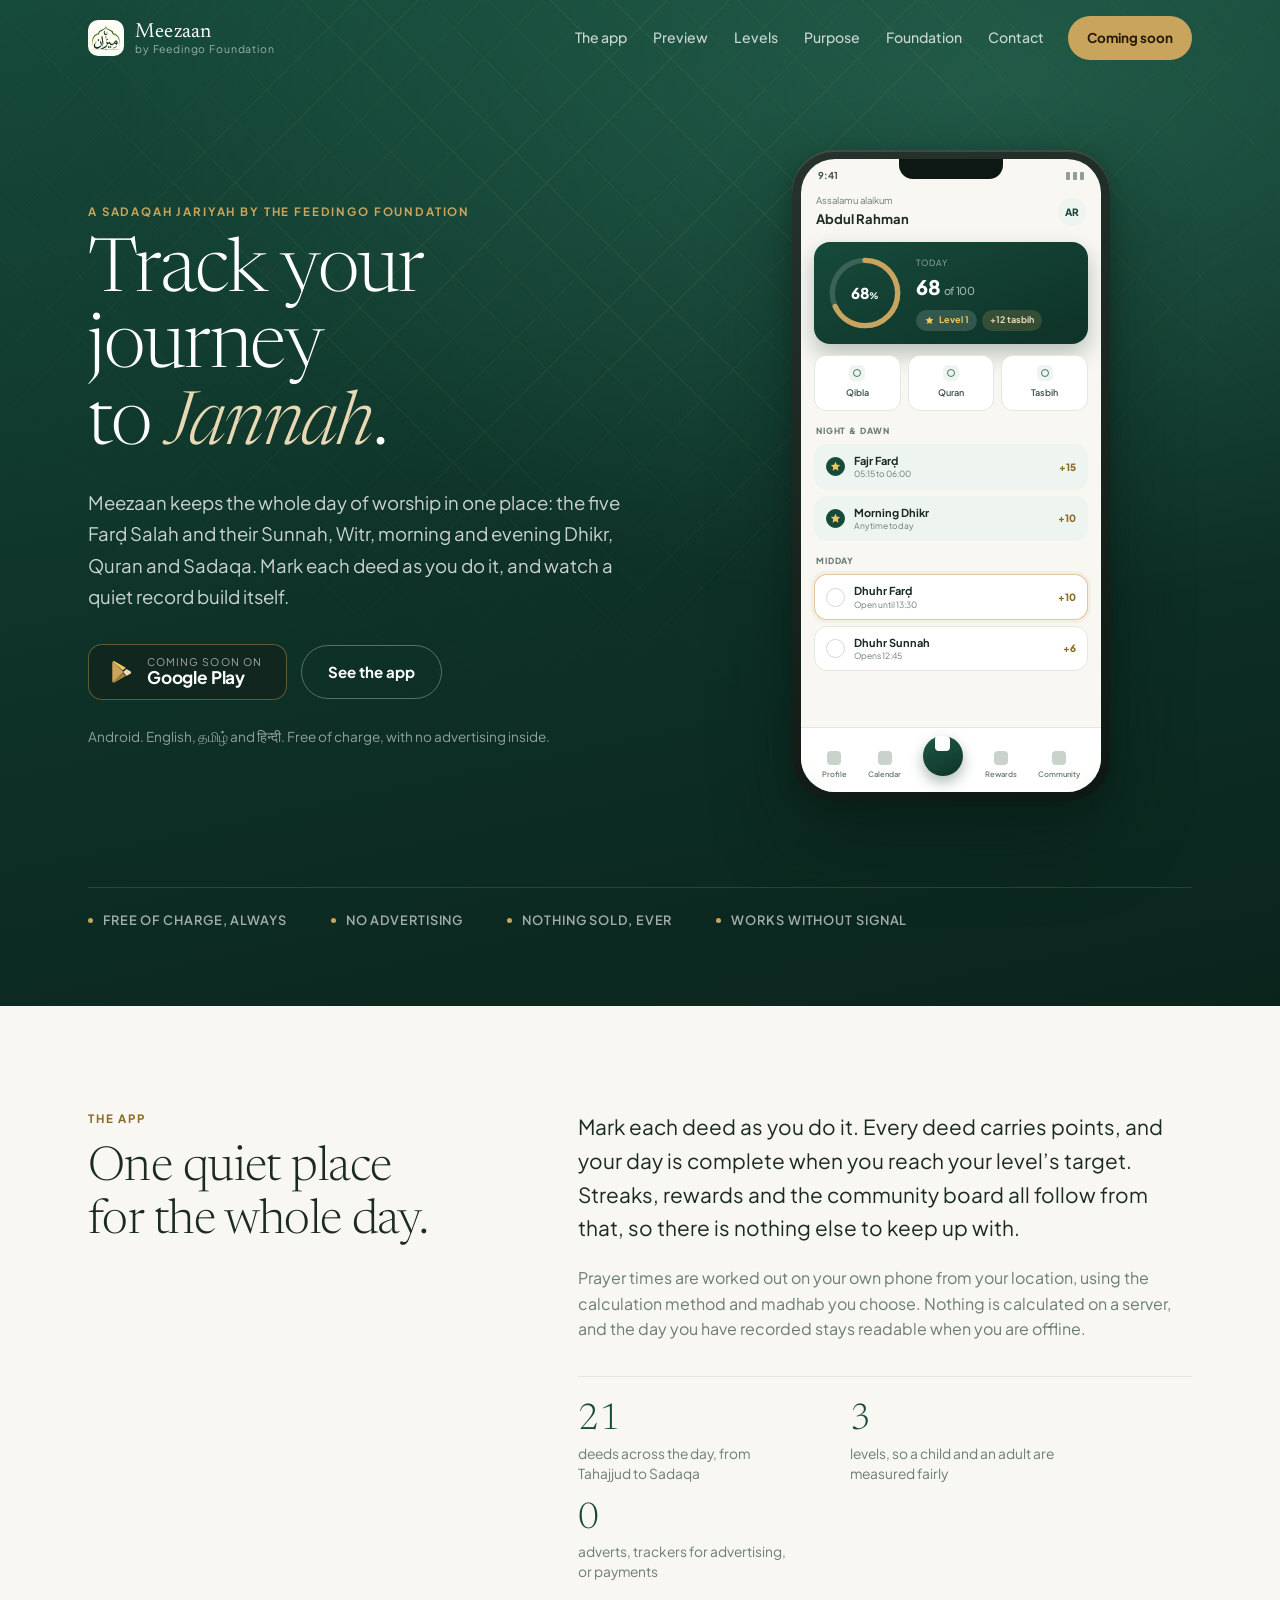
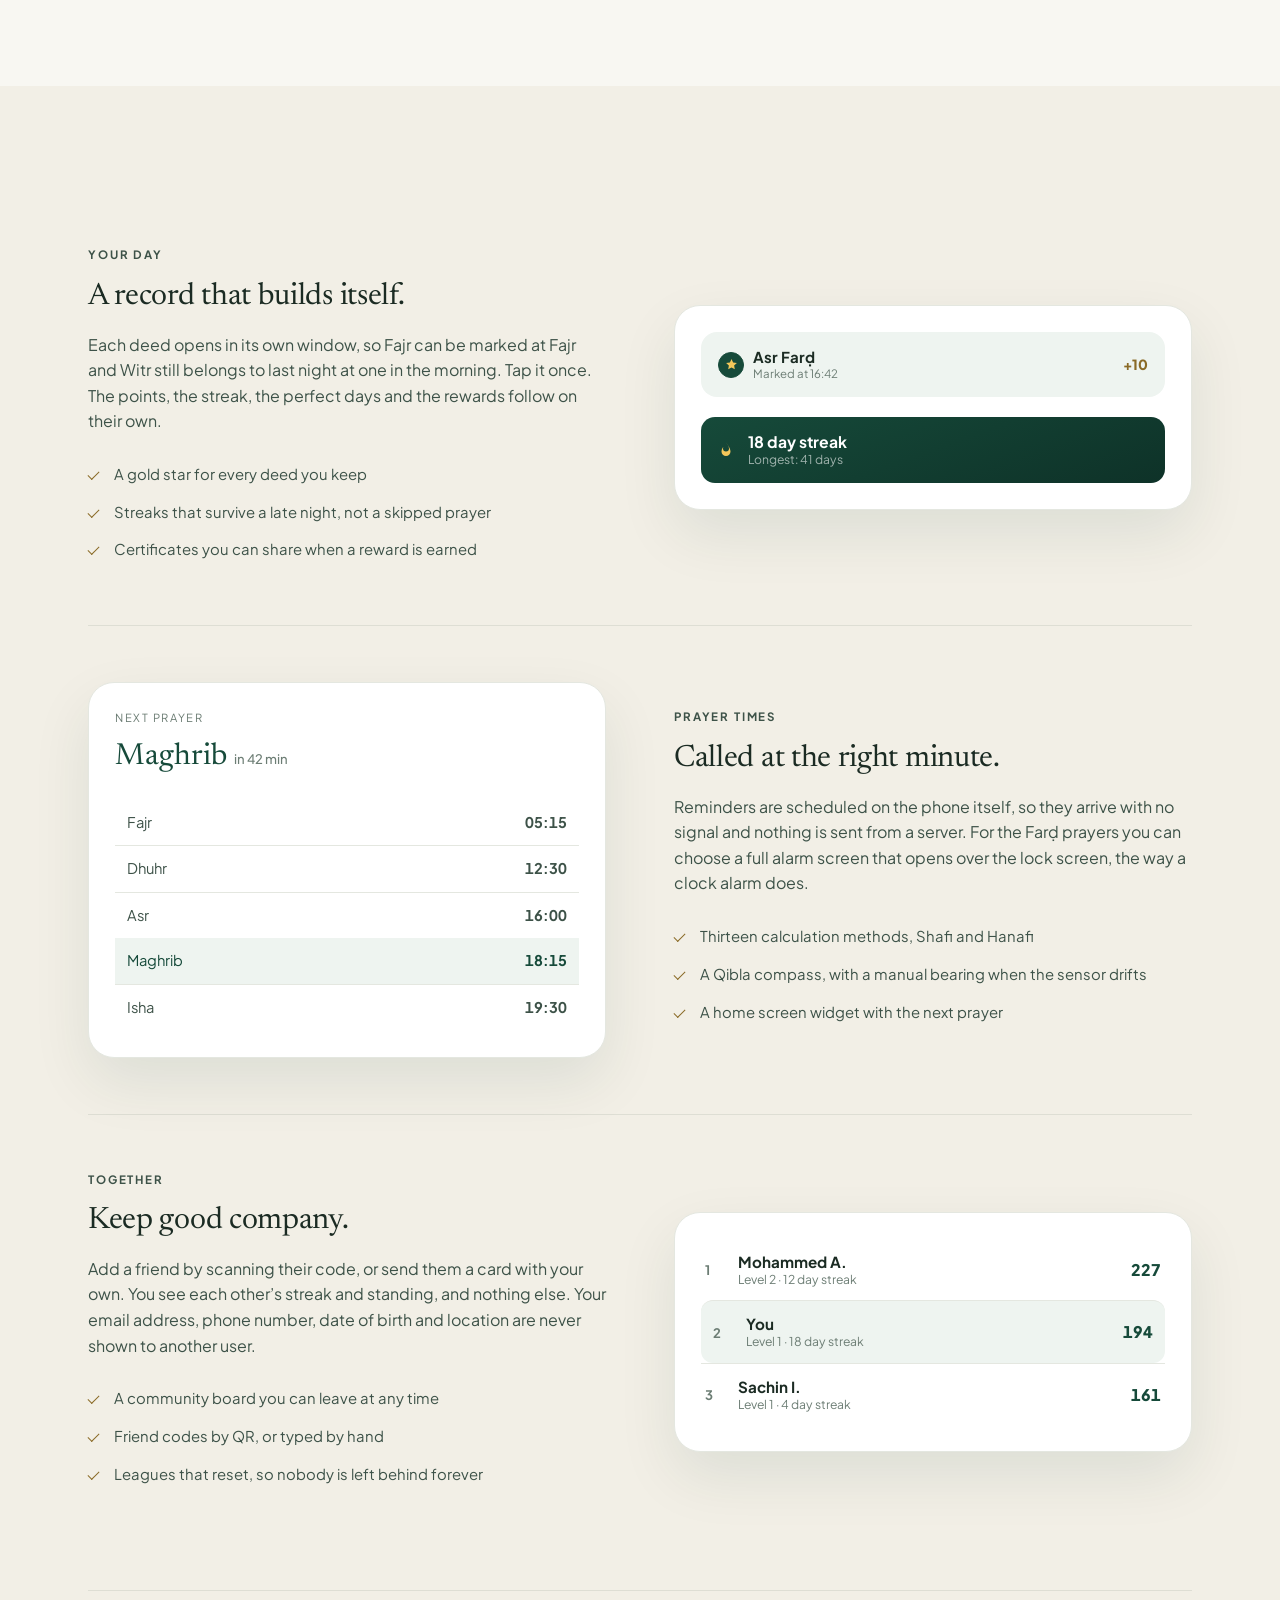
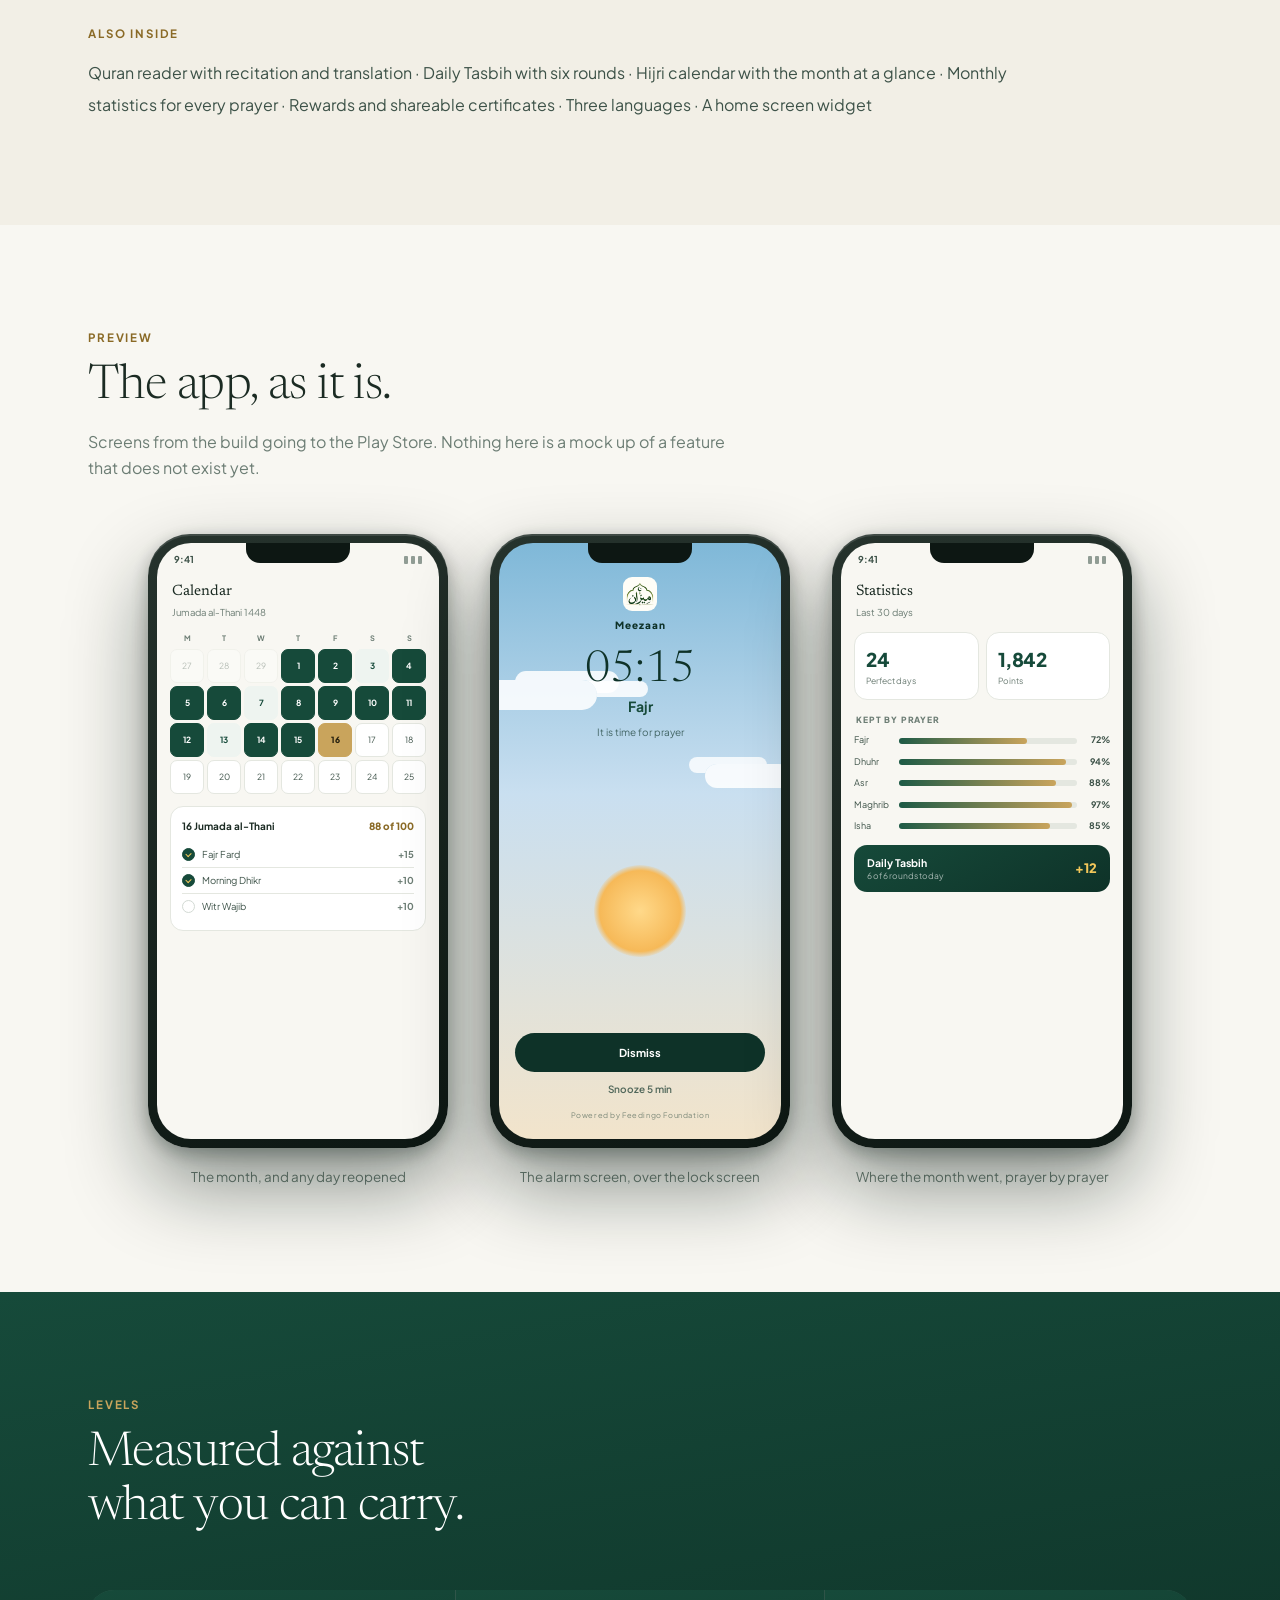
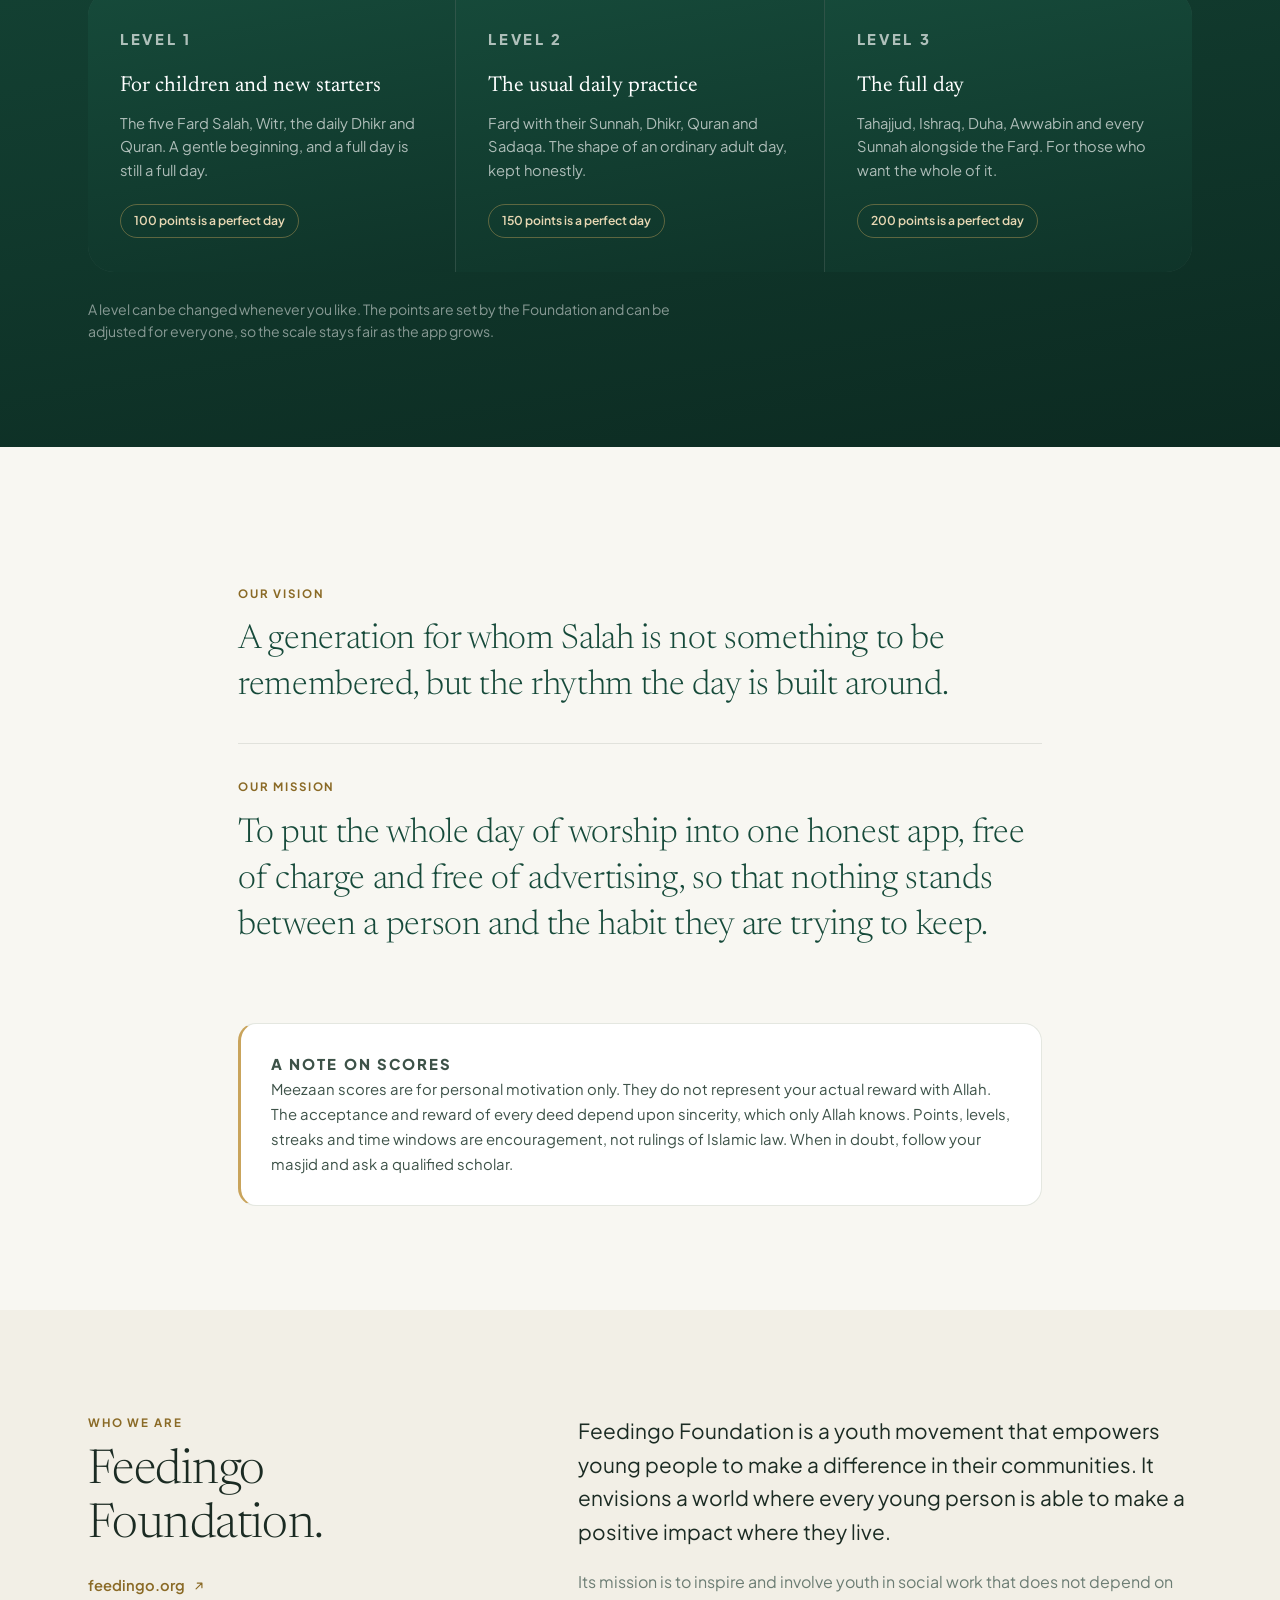
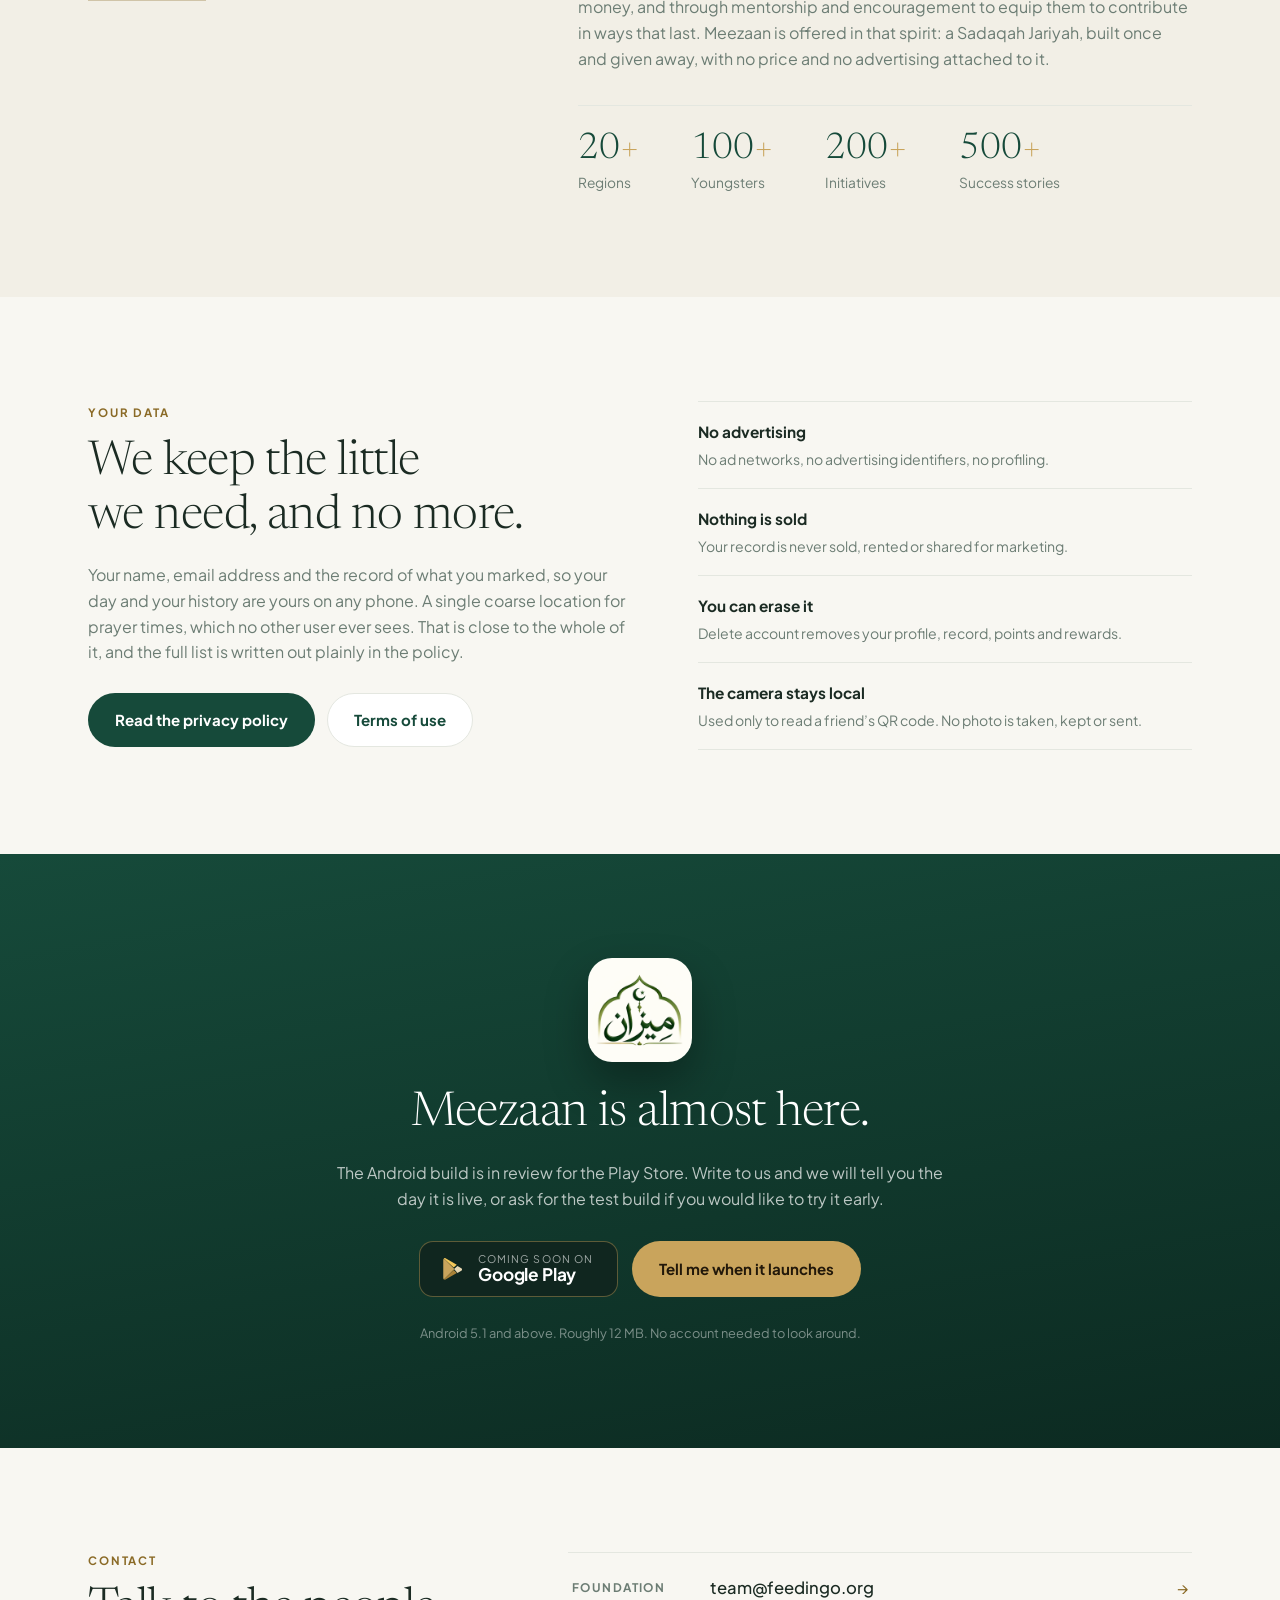
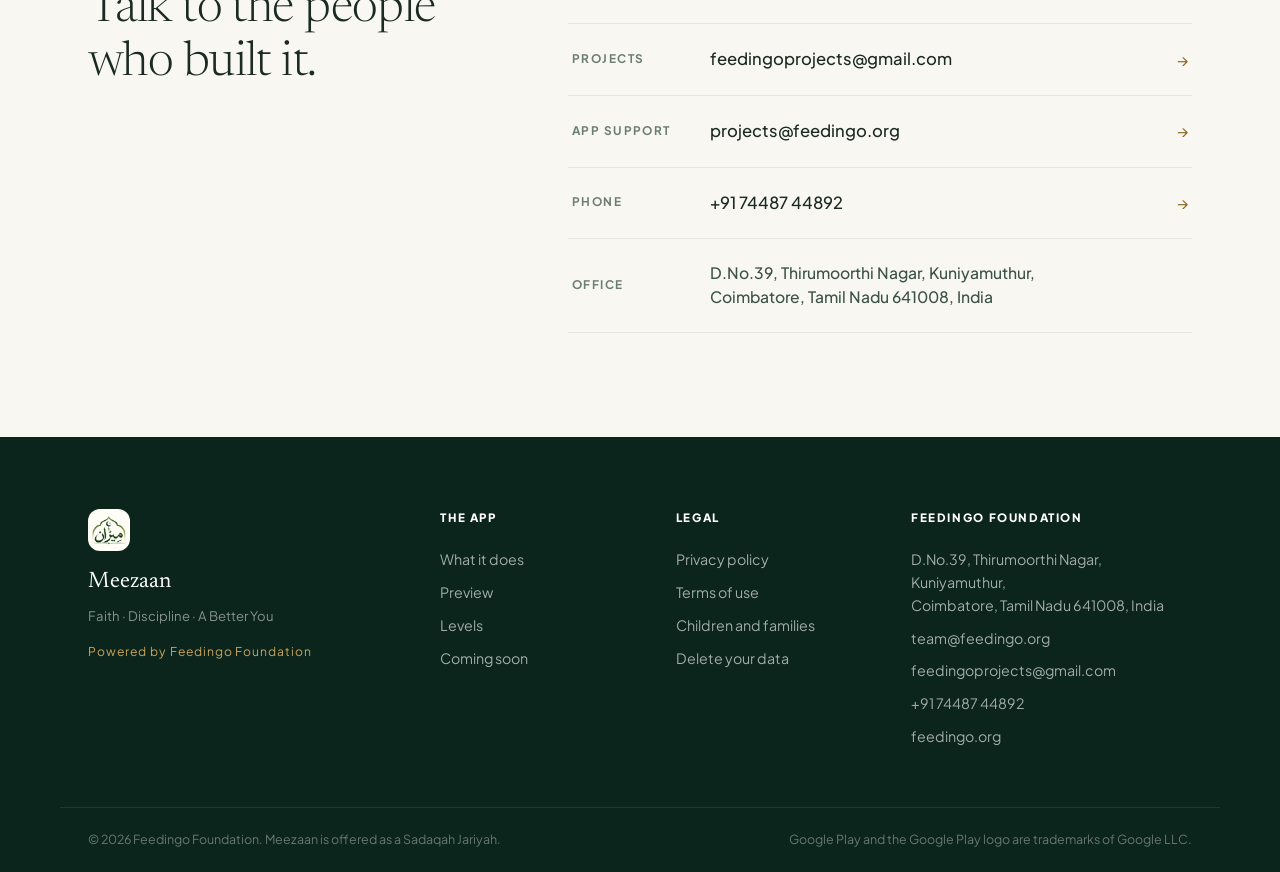
==== index.html @ cbcb27dd "Updates" ====
<!doctype html>
<html lang="en">
<head>
<meta charset="utf-8" />
<meta name="viewport" content="width=device-width, initial-scale=1" />
<title>Meezaan · Track your journey to Jannah</title>
<meta name="description" content="Meezaan keeps your daily worship in one place: the Farḍ Salah and their Sunnah, Witr, morning and evening Dhikr, Quran and Sadaqa. Free, without advertising, offered as a Sadaqah Jariyah by the Feedingo Foundation." />
<link rel="icon" href="assets/favicon.png" type="image/png" />
<link rel="apple-touch-icon" href="assets/app-icon.png" />
<meta property="og:title" content="Meezaan · Track your journey to Jannah" />
<meta property="og:description" content="One quiet place for the whole day of worship. Free, without advertising, by the Feedingo Foundation." />
<meta property="og:type" content="website" />
<meta property="og:image" content="assets/app-icon.png" />
<meta name="theme-color" content="#0e3228" />
<link rel="preconnect" href="https://fonts.googleapis.com" />
<link rel="preconnect" href="https://fonts.gstatic.com" crossorigin />
<link href="https://fonts.googleapis.com/css2?family=Newsreader:ital,opsz,wght@0,6..72,300;0,6..72,400;0,6..72,500;1,6..72,300;1,6..72,400&family=Plus+Jakarta+Sans:wght@400;500;600;700;800&display=swap" rel="stylesheet" />
<link rel="stylesheet" href="assets/styles.css" />
</head>
<body>

<a class="skip" href="#main">Skip to content</a>

<header class="nav" id="nav">
  <div class="shell nav__inner">
    <a class="brand" href="index.html" aria-label="Meezaan, home">
      <img src="assets/logo.png" alt="" width="36" height="36" />
      <span class="brand__text">
        <strong>Meezaan</strong>
        <small>by Feedingo Foundation</small>
      </span>
    </a>

    <nav class="nav__links" aria-label="Sections">
      <a href="#app">The app</a>
      <a href="#preview">Preview</a>
      <a href="#levels">Levels</a>
      <a href="#purpose">Purpose</a>
      <a href="#foundation">Foundation</a>
      <a href="#contact">Contact</a>
    </nav>

    <a class="btn btn--sm btn--gold" href="#get">Coming soon</a>

    <button class="nav__burger" type="button" aria-label="Menu" aria-expanded="false" aria-controls="drawer">
      <span></span><span></span>
    </button>
  </div>
  <div class="nav__drawer" id="drawer" hidden>
    <a href="#app">The app</a>
    <a href="#preview">Preview</a>
    <a href="#levels">Levels</a>
    <a href="#purpose">Purpose</a>
    <a href="#foundation">Foundation</a>
    <a href="#contact">Contact</a>
    <a href="privacy.html">Privacy policy</a>
    <a href="terms.html">Terms of use</a>
  </div>
</header>

<main id="main">

  <!-- ─────────────────────────── Hero ─────────────────────────── -->
  <section class="hero">
    <div class="hero__veil" aria-hidden="true"></div>
    <div class="shell hero__inner">
      <div class="hero__copy reveal">
        <p class="eyebrow eyebrow--light">A Sadaqah Jariyah by the Feedingo Foundation</p>
        <h1 class="display">Track your journey<br />to <em>Jannah</em>.</h1>
        <p class="lede">
          Meezaan keeps the whole day of worship in one place: the five Farḍ Salah and their
          Sunnah, Witr, morning and evening Dhikr, Quran and Sadaqa. Mark each deed as you do
          it, and watch a quiet record build itself.
        </p>

        <div class="hero__cta">
          <a class="store" href="#get">
            <svg viewBox="0 0 24 24" width="26" height="26" aria-hidden="true">
              <path d="M3.6 2.2 13.3 12 3.6 21.8A1.9 1.9 0 0 1 3 20.4V3.6c0-.5.2-1 .6-1.4Z" fill="#c9a45c"/>
              <path d="m16.1 9.2 3.6 2.1c.9.5.9 1.9 0 2.4l-3.6 2.1L13 12l3.1-2.8Z" fill="#e8d8b4"/>
              <path d="M3.6 2.2c.4-.4 1-.5 1.5-.2l10.4 6-2.9 2.6L3.6 2.2Z" fill="#f3c75a"/>
              <path d="M3.6 21.8 12.6 13l2.9 2.6-10.4 6a1.2 1.2 0 0 1-1.5-.2Z" fill="#a98238"/>
            </svg>
            <span>
              <small>Coming soon on</small>
              <strong>Google Play</strong>
            </span>
          </a>
          <a class="btn btn--ghost" href="#preview">See the app</a>
        </div>

        <p class="hero__note">
          Android. English, தமிழ் and हिन्दी. Free of charge, with no advertising inside.
        </p>
      </div>

      <div class="hero__device reveal" data-delay="1">
        <div class="phone phone--hero">
          <div class="phone__frame">
            <span class="phone__notch" aria-hidden="true"></span>
            <div class="screen screen--home">

              <div class="screen__status" aria-hidden="true">
                <span>9:41</span>
                <span class="screen__statusicons"><i></i><i></i><i></i></span>
              </div>

              <div class="screen__head">
                <div>
                  <p class="screen__hello">Assalamu alaikum</p>
                  <p class="screen__name">Abdul Rahman</p>
                </div>
                <span class="screen__avatar">AR</span>
              </div>

              <div class="scorecard">
                <div class="ring" role="img" aria-label="68 percent of today complete">
                  <svg viewBox="0 0 100 100" width="76" height="76" aria-hidden="true">
                    <circle cx="50" cy="50" r="43" class="ring__track" />
                    <circle cx="50" cy="50" r="43" class="ring__value" />
                  </svg>
                  <span class="ring__num">68<small>%</small></span>
                </div>
                <div class="scorecard__body">
                  <p class="scorecard__label">Today</p>
                  <p class="scorecard__total">68 <span>of 100</span></p>
                  <span class="chips">
                    <span class="chip chip--level">
                      <svg viewBox="0 0 24 24" width="11" height="11" aria-hidden="true"><path d="m12 3 2.6 5.6 6 .8-4.4 4.2 1.1 6.1L12 16.8 6.7 19.7l1.1-6.1L3.4 9.4l6-.8L12 3Z" fill="currentColor"/></svg>
                      Level 1
                    </span>
                    <span class="chip chip--bonus">+12 tasbih</span>
                  </span>
                </div>
              </div>

              <div class="tools" aria-hidden="true">
                <span class="tool"><i class="i-compass"></i>Qibla</span>
                <span class="tool"><i class="i-book"></i>Quran</span>
                <span class="tool"><i class="i-beads"></i>Tasbih</span>
              </div>

              <p class="screen__section">Night &amp; dawn</p>
              <div class="deed deed--done">
                <span class="deed__check" aria-hidden="true">
                  <svg viewBox="0 0 24 24" width="13" height="13"><path d="m12 3 2.6 5.6 6 .8-4.4 4.2 1.1 6.1L12 16.8 6.7 19.7l1.1-6.1L3.4 9.4l6-.8L12 3Z" fill="currentColor"/></svg>
                </span>
                <span class="deed__body"><b>Fajr Farḍ</b><small>05:15 to 06:00</small></span>
                <span class="deed__pts">+15</span>
              </div>
              <div class="deed deed--done">
                <span class="deed__check" aria-hidden="true">
                  <svg viewBox="0 0 24 24" width="13" height="13"><path d="m12 3 2.6 5.6 6 .8-4.4 4.2 1.1 6.1L12 16.8 6.7 19.7l1.1-6.1L3.4 9.4l6-.8L12 3Z" fill="currentColor"/></svg>
                </span>
                <span class="deed__body"><b>Morning Dhikr</b><small>Anytime today</small></span>
                <span class="deed__pts">+10</span>
              </div>

              <p class="screen__section">Midday</p>
              <div class="deed deed--open">
                <span class="deed__check" aria-hidden="true"></span>
                <span class="deed__body"><b>Dhuhr Farḍ</b><small>Open until 13:30</small></span>
                <span class="deed__pts">+10</span>
              </div>
              <div class="deed">
                <span class="deed__check" aria-hidden="true"></span>
                <span class="deed__body"><b>Dhuhr Sunnah</b><small>Opens 12:45</small></span>
                <span class="deed__pts">+6</span>
              </div>

              <div class="tabbar" aria-hidden="true">
                <span><i class="i-user"></i>Profile</span>
                <span><i class="i-cal"></i>Calendar</span>
                <span class="tabbar__home"><i class="i-home"></i></span>
                <span><i class="i-medal"></i>Rewards</span>
                <span><i class="i-users"></i>Community</span>
              </div>

            </div>
          </div>
        </div>
      </div>
    </div>

    <div class="shell">
      <ul class="pledge reveal">
        <li>Free of charge, always</li>
        <li>No advertising</li>
        <li>Nothing sold, ever</li>
        <li>Works without signal</li>
      </ul>
    </div>
  </section>

  <!-- ─────────────────────────── What it is ─────────────────────────── -->
  <section class="section" id="app">
    <div class="shell split">
      <div class="split__aside reveal">
        <p class="eyebrow">The app</p>
        <h2 class="h2">One quiet place<br />for the whole day.</h2>
      </div>
      <div class="split__main reveal" data-delay="1">
        <p class="big">
          Mark each deed as you do it. Every deed carries points, and your day is complete when
          you reach your level’s target. Streaks, rewards and the community board all follow
          from that, so there is nothing else to keep up with.
        </p>
        <p class="muted">
          Prayer times are worked out on your own phone from your location, using the
          calculation method and madhab you choose. Nothing is calculated on a server, and the
          day you have recorded stays readable when you are offline.
        </p>
        <dl class="facts">
          <div><dt>21</dt><dd>deeds across the day, from Tahajjud to Sadaqa</dd></div>
          <div><dt>3</dt><dd>levels, so a child and an adult are measured fairly</dd></div>
          <div><dt>0</dt><dd>adverts, trackers for advertising, or payments</dd></div>
        </dl>
      </div>
    </div>
  </section>

  <!-- ─────────────────────────── Features ─────────────────────────── -->
  <section class="section section--tint" id="features">
    <div class="shell">

      <article class="feature reveal">
        <div class="feature__text">
          <p class="eyebrow">Your day</p>
          <h3 class="h3">A record that builds itself.</h3>
          <p>
            Each deed opens in its own window, so Fajr can be marked at Fajr and Witr still
            belongs to last night at one in the morning. Tap it once. The points, the streak,
            the perfect days and the rewards follow on their own.
          </p>
          <ul class="ticks">
            <li>A gold star for every deed you keep</li>
            <li>Streaks that survive a late night, not a skipped prayer</li>
            <li>Certificates you can share when a reward is earned</li>
          </ul>
        </div>
        <div class="feature__art">
          <div class="slab slab--deed">
            <div class="deed deed--done deed--lg">
              <span class="deed__check"><svg viewBox="0 0 24 24" width="15" height="15"><path d="m12 3 2.6 5.6 6 .8-4.4 4.2 1.1 6.1L12 16.8 6.7 19.7l1.1-6.1L3.4 9.4l6-.8L12 3Z" fill="currentColor"/></svg></span>
              <span class="deed__body"><b>Asr Farḍ</b><small>Marked at 16:42</small></span>
              <span class="deed__pts">+10</span>
            </div>
            <div class="streak">
              <span class="streak__flame" aria-hidden="true">
                <svg viewBox="0 0 24 24" width="18" height="18"><path d="M12 2s4 4.2 4 8a4 4 0 0 1-8 0c0-1 .4-2 .4-2S6 10.6 6 14a6 6 0 0 0 12 0c0-5-6-12-6-12Z" fill="currentColor"/></svg>
              </span>
              <span><b>18 day streak</b><small>Longest: 41 days</small></span>
            </div>
          </div>
        </div>
      </article>

      <article class="feature feature--flip reveal">
        <div class="feature__text">
          <p class="eyebrow">Prayer times</p>
          <h3 class="h3">Called at the right minute.</h3>
          <p>
            Reminders are scheduled on the phone itself, so they arrive with no signal and
            nothing is sent from a server. For the Farḍ prayers you can choose a full alarm
            screen that opens over the lock screen, the way a clock alarm does.
          </p>
          <ul class="ticks">
            <li>Thirteen calculation methods, Shafi and Hanafi</li>
            <li>A Qibla compass, with a manual bearing when the sensor drifts</li>
            <li>A home screen widget with the next prayer</li>
          </ul>
        </div>
        <div class="feature__art">
          <div class="slab slab--times">
            <p class="slab__eyebrow">Next prayer</p>
            <p class="slab__big">Maghrib <span>in 42 min</span></p>
            <ul class="times">
              <li><span>Fajr</span><b>05:15</b></li>
              <li><span>Dhuhr</span><b>12:30</b></li>
              <li><span>Asr</span><b>16:00</b></li>
              <li class="is-next"><span>Maghrib</span><b>18:15</b></li>
              <li><span>Isha</span><b>19:30</b></li>
            </ul>
          </div>
        </div>
      </article>

      <article class="feature reveal">
        <div class="feature__text">
          <p class="eyebrow">Together</p>
          <h3 class="h3">Keep good company.</h3>
          <p>
            Add a friend by scanning their code, or send them a card with your own. You see
            each other’s streak and standing, and nothing else. Your email address, phone
            number, date of birth and location are never shown to another user.
          </p>
          <ul class="ticks">
            <li>A community board you can leave at any time</li>
            <li>Friend codes by QR, or typed by hand</li>
            <li>Leagues that reset, so nobody is left behind forever</li>
          </ul>
        </div>
        <div class="feature__art">
          <div class="slab slab--board">
            <div class="board__row"><span class="board__pos">1</span><span class="board__who"><b>Mohammed A.</b><small>Level 2 · 12 day streak</small></span><span class="board__pts">227</span></div>
            <div class="board__row board__row--me"><span class="board__pos">2</span><span class="board__who"><b>You</b><small>Level 1 · 18 day streak</small></span><span class="board__pts">194</span></div>
            <div class="board__row"><span class="board__pos">3</span><span class="board__who"><b>Sachin I.</b><small>Level 1 · 4 day streak</small></span><span class="board__pts">161</span></div>
          </div>
        </div>
      </article>

      <div class="also reveal">
        <p class="eyebrow">Also inside</p>
        <p class="also__list">
          Quran reader with recitation and translation · Daily Tasbih with six rounds ·
          Hijri calendar with the month at a glance · Monthly statistics for every prayer ·
          Rewards and shareable certificates · Three languages · A home screen widget
        </p>
      </div>
    </div>
  </section>

  <!-- ─────────────────────────── Preview ─────────────────────────── -->
  <section class="section" id="preview">
    <div class="shell">
      <div class="section__head reveal">
        <p class="eyebrow">Preview</p>
        <h2 class="h2">The app, as it is.</h2>
        <p class="muted section__sub">
          Screens from the build going to the Play Store. Nothing here is a mock up of a
          feature that does not exist yet.
        </p>
      </div>

      <div class="gallery">
        <figure class="gallery__item reveal">
          <div class="phone">
            <div class="phone__frame">
              <span class="phone__notch" aria-hidden="true"></span>
              <div class="screen screen--cal">
                <div class="screen__status" aria-hidden="true"><span>9:41</span><span class="screen__statusicons"><i></i><i></i><i></i></span></div>
                <p class="screen__title">Calendar</p>
                <p class="screen__sub">Jumada al-Thani 1448</p>
                <div class="month" aria-hidden="true">
                  <span class="dow">M</span><span class="dow">T</span><span class="dow">W</span><span class="dow">T</span><span class="dow">F</span><span class="dow">S</span><span class="dow">S</span>
                  <span class="day is-dim">27</span><span class="day is-dim">28</span><span class="day is-dim">29</span><span class="day is-full">1</span><span class="day is-full">2</span><span class="day is-part">3</span><span class="day is-full">4</span>
                  <span class="day is-full">5</span><span class="day is-full">6</span><span class="day is-part">7</span><span class="day is-full">8</span><span class="day is-full">9</span><span class="day is-full">10</span><span class="day is-full">11</span>
                  <span class="day is-full">12</span><span class="day is-part">13</span><span class="day is-full">14</span><span class="day is-full">15</span><span class="day is-today">16</span><span class="day">17</span><span class="day">18</span>
                  <span class="day">19</span><span class="day">20</span><span class="day">21</span><span class="day">22</span><span class="day">23</span><span class="day">24</span><span class="day">25</span>
                </div>
                <div class="review">
                  <p class="review__head"><b>16 Jumada al-Thani</b><span>88 of 100</span></p>
                  <div class="review__row"><i class="ok"></i>Fajr Farḍ<span>+15</span></div>
                  <div class="review__row"><i class="ok"></i>Morning Dhikr<span>+10</span></div>
                  <div class="review__row"><i></i>Witr Wajib<span>+10</span></div>
                </div>
              </div>
            </div>
          </div>
          <figcaption>The month, and any day reopened</figcaption>
        </figure>

        <figure class="gallery__item gallery__item--lift reveal" data-delay="1">
          <div class="phone">
            <div class="phone__frame">
              <span class="phone__notch" aria-hidden="true"></span>
              <div class="screen screen--alarm">
                <div class="sky" aria-hidden="true">
                  <span class="sky__sun"></span>
                  <span class="cloud cloud--a"></span>
                  <span class="cloud cloud--b"></span>
                </div>
                <div class="alarm">
                  <img src="assets/logo.png" alt="" width="34" height="34" />
                  <p class="alarm__brand">Meezaan</p>
                  <p class="alarm__time">05:15</p>
                  <p class="alarm__name">Fajr</p>
                  <p class="alarm__dua">It is time for prayer</p>
                  <span class="alarm__btn">Dismiss</span>
                  <span class="alarm__snooze">Snooze 5 min</span>
                  <p class="alarm__foot">Powered by Feedingo Foundation</p>
                </div>
              </div>
            </div>
          </div>
          <figcaption>The alarm screen, over the lock screen</figcaption>
        </figure>

        <figure class="gallery__item reveal" data-delay="2">
          <div class="phone">
            <div class="phone__frame">
              <span class="phone__notch" aria-hidden="true"></span>
              <div class="screen screen--stats">
                <div class="screen__status" aria-hidden="true"><span>9:41</span><span class="screen__statusicons"><i></i><i></i><i></i></span></div>
                <p class="screen__title">Statistics</p>
                <p class="screen__sub">Last 30 days</p>
                <div class="stat-row">
                  <div class="stat"><b>24</b><small>Perfect days</small></div>
                  <div class="stat"><b>1,842</b><small>Points</small></div>
                </div>
                <p class="screen__section">Kept by prayer</p>
                <div class="bars" aria-hidden="true">
                  <div class="bar"><span>Fajr</span><i style="--w:72%"></i><b>72%</b></div>
                  <div class="bar"><span>Dhuhr</span><i style="--w:94%"></i><b>94%</b></div>
                  <div class="bar"><span>Asr</span><i style="--w:88%"></i><b>88%</b></div>
                  <div class="bar"><span>Maghrib</span><i style="--w:97%"></i><b>97%</b></div>
                  <div class="bar"><span>Isha</span><i style="--w:85%"></i><b>85%</b></div>
                </div>
                <div class="tasbih-mini">
                  <p><b>Daily Tasbih</b><small>6 of 6 rounds today</small></p>
                  <span>+12</span>
                </div>
              </div>
            </div>
          </div>
          <figcaption>Where the month went, prayer by prayer</figcaption>
        </figure>
      </div>
    </div>
  </section>

  <!-- ─────────────────────────── Levels ─────────────────────────── -->
  <section class="section section--dark" id="levels">
    <div class="shell">
      <div class="section__head reveal">
        <p class="eyebrow eyebrow--light">Levels</p>
        <h2 class="h2 h2--light">Measured against<br />what you can carry.</h2>
      </div>
      <ol class="levels reveal">
        <li>
          <p class="levels__n">Level 1</p>
          <h3>For children and new starters</h3>
          <p>The five Farḍ Salah, Witr, the daily Dhikr and Quran. A gentle beginning, and a full day is still a full day.</p>
          <span class="levels__target">100 points is a perfect day</span>
        </li>
        <li>
          <p class="levels__n">Level 2</p>
          <h3>The usual daily practice</h3>
          <p>Farḍ with their Sunnah, Dhikr, Quran and Sadaqa. The shape of an ordinary adult day, kept honestly.</p>
          <span class="levels__target">150 points is a perfect day</span>
        </li>
        <li>
          <p class="levels__n">Level 3</p>
          <h3>The full day</h3>
          <p>Tahajjud, Ishraq, Duha, Awwabin and every Sunnah alongside the Farḍ. For those who want the whole of it.</p>
          <span class="levels__target">200 points is a perfect day</span>
        </li>
      </ol>
      <p class="levels__note reveal">
        A level can be changed whenever you like. The points are set by the Foundation and can
        be adjusted for everyone, so the scale stays fair as the app grows.
      </p>
    </div>
  </section>

  <!-- ─────────────────────────── Purpose ─────────────────────────── -->
  <section class="section" id="purpose">
    <div class="shell purpose">
      <div class="purpose__block reveal">
        <p class="eyebrow">Our vision</p>
        <p class="quote">
          A generation for whom Salah is not something to be remembered,
          but the rhythm the day is built around.
        </p>
      </div>
      <div class="purpose__block reveal" data-delay="1">
        <p class="eyebrow">Our mission</p>
        <p class="quote">
          To put the whole day of worship into one honest app, free of charge and free of
          advertising, so that nothing stands between a person and the habit they are trying
          to keep.
        </p>
      </div>
      <div class="note reveal">
        <p class="note__title">A note on scores</p>
        <p>
          Meezaan scores are for personal motivation only. They do not represent your actual
          reward with Allah. The acceptance and reward of every deed depend upon sincerity,
          which only Allah knows. Points, levels, streaks and time windows are encouragement,
          not rulings of Islamic law. When in doubt, follow your masjid and ask a qualified
          scholar.
        </p>
      </div>
    </div>
  </section>

  <!-- ─────────────────────────── Foundation ─────────────────────────── -->
  <section class="section section--tint" id="foundation">
    <div class="shell split">
      <div class="split__aside reveal">
        <p class="eyebrow">Who we are</p>
        <h2 class="h2">Feedingo<br />Foundation.</h2>
        <a class="link" href="https://www.feedingo.org/" target="_blank" rel="noopener">
          feedingo.org
          <svg viewBox="0 0 24 24" width="14" height="14" aria-hidden="true"><path d="M7 17 17 7M9 7h8v8" fill="none" stroke="currentColor" stroke-width="2" stroke-linecap="round" stroke-linejoin="round"/></svg>
        </a>
      </div>
      <div class="split__main reveal" data-delay="1">
        <p class="big">
          Feedingo Foundation is a youth movement that empowers young people to make a
          difference in their communities. It envisions a world where every young person is
          able to make a positive impact where they live.
        </p>
        <p class="muted">
          Its mission is to inspire and involve youth in social work that does not depend on
          money, and through mentorship and encouragement to equip them to contribute in ways
          that last. Meezaan is offered in that spirit: a Sadaqah Jariyah, built once and given
          away, with no price and no advertising attached to it.
        </p>
        <dl class="facts facts--four">
          <div><dt>20<span>+</span></dt><dd>Regions</dd></div>
          <div><dt>100<span>+</span></dt><dd>Youngsters</dd></div>
          <div><dt>200<span>+</span></dt><dd>Initiatives</dd></div>
          <div><dt>500<span>+</span></dt><dd>Success stories</dd></div>
        </dl>
      </div>
    </div>
  </section>

  <!-- ─────────────────────────── Privacy promise ─────────────────────────── -->
  <section class="section" id="privacy">
    <div class="shell promise reveal">
      <div class="promise__text">
        <p class="eyebrow">Your data</p>
        <h2 class="h2">We keep the little<br />we need, and no more.</h2>
        <p class="muted">
          Your name, email address and the record of what you marked, so your day and your
          history are yours on any phone. A single coarse location for prayer times, which no
          other user ever sees. That is close to the whole of it, and the full list is written
          out plainly in the policy.
        </p>
        <div class="promise__links">
          <a class="btn btn--dark" href="privacy.html">Read the privacy policy</a>
          <a class="btn btn--ghost btn--ghost-dark" href="terms.html">Terms of use</a>
        </div>
      </div>
      <ul class="promise__list">
        <li><b>No advertising</b><span>No ad networks, no advertising identifiers, no profiling.</span></li>
        <li><b>Nothing is sold</b><span>Your record is never sold, rented or shared for marketing.</span></li>
        <li><b>You can erase it</b><span>Delete account removes your profile, record, points and rewards.</span></li>
        <li><b>The camera stays local</b><span>Used only to read a friend’s QR code. No photo is taken, kept or sent.</span></li>
      </ul>
    </div>
  </section>

  <!-- ─────────────────────────── Get it ─────────────────────────── -->
  <section class="section section--dark" id="get">
    <div class="shell get reveal">
      <img class="get__icon" src="assets/app-icon.png" alt="The Meezaan app icon" width="104" height="104" />
      <h2 class="h2 h2--light">Meezaan is almost here.</h2>
      <p class="get__sub">
        The Android build is in review for the Play Store. Write to us and we will tell you the
        day it is live, or ask for the test build if you would like to try it early.
      </p>
      <div class="get__cta">
        <span class="store store--soon" aria-disabled="true">
          <svg viewBox="0 0 24 24" width="26" height="26" aria-hidden="true">
            <path d="M3.6 2.2 13.3 12 3.6 21.8A1.9 1.9 0 0 1 3 20.4V3.6c0-.5.2-1 .6-1.4Z" fill="#c9a45c"/>
            <path d="m16.1 9.2 3.6 2.1c.9.5.9 1.9 0 2.4l-3.6 2.1L13 12l3.1-2.8Z" fill="#e8d8b4"/>
            <path d="M3.6 2.2c.4-.4 1-.5 1.5-.2l10.4 6-2.9 2.6L3.6 2.2Z" fill="#f3c75a"/>
            <path d="M3.6 21.8 12.6 13l2.9 2.6-10.4 6a1.2 1.2 0 0 1-1.5-.2Z" fill="#a98238"/>
          </svg>
          <span><small>Coming soon on</small><strong>Google Play</strong></span>
        </span>
        <a class="btn btn--gold" href="mailto:team@feedingo.org?subject=Meezaan%20launch">Tell me when it launches</a>
      </div>
      <p class="get__note">Android 5.1 and above. Roughly 12 MB. No account needed to look around.</p>
    </div>
  </section>

  <!-- ─────────────────────────── Contact ─────────────────────────── -->
  <section class="section" id="contact">
    <div class="shell contact">
      <div class="contact__head reveal">
        <p class="eyebrow">Contact</p>
        <h2 class="h2">Talk to the people<br />who built it.</h2>
      </div>
      <div class="contact__rows reveal" data-delay="1">
        <a class="crow" href="mailto:team@feedingo.org">
          <span class="crow__k">Foundation</span>
          <span class="crow__v">team@feedingo.org</span>
          <span class="crow__go" aria-hidden="true">→</span>
        </a>
        <a class="crow" href="mailto:feedingoprojects@gmail.com">
          <span class="crow__k">Projects</span>
          <span class="crow__v">feedingoprojects@gmail.com</span>
          <span class="crow__go" aria-hidden="true">→</span>
        </a>
        <a class="crow" href="mailto:projects@feedingo.org">
          <span class="crow__k">App support</span>
          <span class="crow__v">projects@feedingo.org</span>
          <span class="crow__go" aria-hidden="true">→</span>
        </a>
        <a class="crow" href="tel:+917448744892">
          <span class="crow__k">Phone</span>
          <span class="crow__v">+91 74487 44892</span>
          <span class="crow__go" aria-hidden="true">→</span>
        </a>
        <div class="crow crow--static">
          <span class="crow__k">Office</span>
          <span class="crow__v">
            D.No.39, Thirumoorthi Nagar, Kuniyamuthur,<br />
            Coimbatore, Tamil Nadu 641008, India
          </span>
        </div>
      </div>
    </div>
  </section>

</main>

<footer class="foot">
  <div class="shell foot__inner">
    <div class="foot__brand">
      <img src="assets/logo.png" alt="" width="42" height="42" />
      <p class="foot__name">Meezaan</p>
      <p class="foot__tag">Faith · Discipline · A Better You</p>
      <p class="foot__by">Powered by Feedingo Foundation</p>
    </div>

    <div class="foot__col">
      <p class="foot__h">The app</p>
      <a href="#app">What it does</a>
      <a href="#preview">Preview</a>
      <a href="#levels">Levels</a>
      <a href="#get">Coming soon</a>
    </div>

    <div class="foot__col">
      <p class="foot__h">Legal</p>
      <a href="privacy.html">Privacy policy</a>
      <a href="terms.html">Terms of use</a>
      <a href="privacy.html#children">Children and families</a>
      <a href="privacy.html#delete">Delete your data</a>
    </div>

    <div class="foot__col foot__col--wide">
      <p class="foot__h">Feedingo Foundation</p>
      <address>
        D.No.39, Thirumoorthi Nagar, Kuniyamuthur,<br />
        Coimbatore, Tamil Nadu 641008, India
      </address>
      <a href="mailto:team@feedingo.org">team@feedingo.org</a>
      <a href="mailto:feedingoprojects@gmail.com">feedingoprojects@gmail.com</a>
      <a href="tel:+917448744892">+91 74487 44892</a>
      <a href="https://www.feedingo.org/" target="_blank" rel="noopener">feedingo.org</a>
    </div>
  </div>

  <div class="shell foot__base">
    <p>© 2026 Feedingo Foundation. Meezaan is offered as a Sadaqah Jariyah.</p>
    <p>Google Play and the Google Play logo are trademarks of Google LLC.</p>
  </div>
</footer>

<script src="assets/app.js" defer></script>
</body>
</html>
---- assets/styles.css ----
/* ==========================================================================
   Meezaan, landing page
   The palette and the type are the app's own (src/styles/tokens.css), so the
   page and the product read as one object.
   ========================================================================== */

:root {
  --green-900: #0e3228;
  --green-800: #164a3a;
  --green-700: #1d5a46;
  --green-600: #2c5c49;
  --green-050: #eef4f0;

  --gold: #c9a45c;
  --gold-ink: #8a6a26;
  --gold-soft: #e8d8b4;
  --gold-star: #f3c75a;

  --ivory: #f8f7f2;
  --paper: #ffffff;
  --sand: #f2efe6;

  --ink: #1b2b23;
  --ink-soft: #3d5248;
  --muted: #6c7d74;
  --line: #e4e7e0;
  --line-dark: rgba(255, 255, 255, 0.14);

  --shell: 1160px;
  --radius: 18px;
  --radius-lg: 26px;

  --serif: 'Newsreader', Georgia, 'Times New Roman', serif;
  --sans: 'Plus Jakarta Sans', system-ui, -apple-system, Segoe UI, sans-serif;

  --ease: cubic-bezier(0.32, 0.72, 0.28, 1);
}

*, *::before, *::after { box-sizing: border-box; }

html { -webkit-text-size-adjust: 100%; scroll-behavior: smooth; }
@media (prefers-reduced-motion: reduce) { html { scroll-behavior: auto; } }

body {
  margin: 0;
  background: var(--ivory);
  color: var(--ink);
  font-family: var(--sans);
  font-size: 16px;
  line-height: 1.6;
  -webkit-font-smoothing: antialiased;
  text-rendering: optimizeLegibility;
}

img { max-width: 100%; display: block; }
a { color: inherit; }

.shell {
  width: 100%;
  max-width: var(--shell);
  margin: 0 auto;
  padding: 0 28px;
}

.skip {
  position: absolute;
  left: -9999px;
  top: 0;
  background: var(--green-800);
  color: #fff;
  padding: 10px 16px;
  z-index: 99;
}
.skip:focus { left: 12px; top: 12px; }

/* ---------- Type ---------- */
.display {
  font-family: var(--serif);
  font-weight: 300;
  font-size: clamp(2.9rem, 6.4vw, 4.6rem);
  line-height: 1.04;
  letter-spacing: -0.015em;
  margin: 0 0 22px;
}
.display em { font-style: italic; color: var(--gold-soft); }

.h2 {
  font-family: var(--serif);
  font-weight: 300;
  font-size: clamp(2rem, 3.8vw, 3rem);
  line-height: 1.12;
  letter-spacing: -0.012em;
  margin: 0 0 18px;
}
.h2--light { color: #fff; }

.h3 {
  font-family: var(--serif);
  font-weight: 400;
  font-size: clamp(1.45rem, 2.4vw, 1.95rem);
  line-height: 1.2;
  letter-spacing: -0.01em;
  margin: 0 0 14px;
}

.eyebrow {
  font-size: 0.72rem;
  font-weight: 700;
  letter-spacing: 0.16em;
  text-transform: uppercase;
  color: var(--gold-ink);
  margin: 0 0 14px;
}
.eyebrow--light { color: var(--gold); }

.lede {
  font-size: clamp(1.02rem, 1.5vw, 1.16rem);
  line-height: 1.68;
  color: rgba(255, 255, 255, 0.78);
  margin: 0 0 32px;
  max-width: 52ch;
}

.big {
  font-size: clamp(1.1rem, 1.7vw, 1.3rem);
  line-height: 1.62;
  color: var(--ink);
  margin: 0 0 20px;
}
.muted { color: var(--muted); margin: 0 0 20px; }

.link {
  display: inline-flex;
  align-items: center;
  gap: 7px;
  font-weight: 600;
  font-size: 0.92rem;
  color: var(--gold-ink);
  text-decoration: none;
  border-bottom: 1px solid rgba(138, 106, 38, 0.32);
  padding-bottom: 2px;
  transition: border-color 0.2s var(--ease);
}
.link:hover { border-color: var(--gold-ink); }

/* ---------- Buttons ---------- */
.btn {
  display: inline-flex;
  align-items: center;
  justify-content: center;
  gap: 8px;
  padding: 14px 26px;
  border-radius: 999px;
  font-size: 0.94rem;
  font-weight: 700;
  text-decoration: none;
  border: 1px solid transparent;
  cursor: pointer;
  transition: transform 0.18s var(--ease), background 0.18s var(--ease), border-color 0.18s var(--ease);
}
.btn:active { transform: translateY(1px); }
.btn--sm { padding: 10px 18px; font-size: 0.84rem; }
.btn--gold { background: var(--gold); color: #22180a; }
.btn--gold:hover { background: #d6b472; }
.btn--dark { background: var(--green-800); color: #fff; }
.btn--dark:hover { background: var(--green-700); }
.btn--ghost { color: #fff; border-color: rgba(255, 255, 255, 0.3); }
.btn--ghost:hover { border-color: rgba(255, 255, 255, 0.65); }
.btn--ghost-dark { color: var(--green-800); border-color: var(--line); background: var(--paper); }
.btn--ghost-dark:hover { border-color: var(--green-800); }

.store {
  display: inline-flex;
  align-items: center;
  gap: 12px;
  padding: 11px 24px 11px 20px;
  border-radius: 14px;
  background: #10261f;
  border: 1px solid rgba(201, 164, 92, 0.42);
  color: #fff;
  text-decoration: none;
  transition: border-color 0.2s var(--ease), background 0.2s var(--ease);
}
.store:hover { border-color: var(--gold); background: #143026; }
.store span { display: flex; flex-direction: column; line-height: 1.15; text-align: left; }
.store small { font-size: 0.66rem; letter-spacing: 0.1em; text-transform: uppercase; color: rgba(255, 255, 255, 0.6); }
.store strong { font-size: 1.08rem; font-weight: 700; letter-spacing: -0.01em; }
.store--soon { cursor: default; }

/* ---------- Nav ---------- */
.nav {
  position: fixed;
  inset: 0 0 auto 0;
  z-index: 50;
  padding: 16px 0;
  transition: background 0.3s var(--ease), padding 0.3s var(--ease), box-shadow 0.3s var(--ease);
}
.nav__inner { display: flex; align-items: center; gap: 24px; }
.nav.is-stuck {
  padding: 9px 0;
  background: rgba(10, 32, 25, 0.9);
  backdrop-filter: saturate(140%) blur(14px);
  box-shadow: 0 1px 0 rgba(255, 255, 255, 0.07);
}

.brand { display: flex; align-items: center; gap: 11px; text-decoration: none; margin-right: auto; }
.brand img { border-radius: 10px; }
.brand__text { display: flex; flex-direction: column; line-height: 1.1; }
.brand__text strong {
  font-family: var(--serif);
  font-weight: 400;
  font-size: 1.28rem;
  letter-spacing: 0.01em;
  color: #fff;
}
.brand__text small { font-size: 0.66rem; letter-spacing: 0.08em; color: rgba(255, 255, 255, 0.56); }

.nav__links { display: flex; gap: 26px; }
.nav__links a {
  font-size: 0.88rem;
  font-weight: 500;
  color: rgba(255, 255, 255, 0.76);
  text-decoration: none;
  transition: color 0.18s var(--ease);
}
.nav__links a:hover { color: #fff; }

.nav__burger {
  display: none;
  width: 40px;
  height: 36px;
  border: 0;
  background: none;
  cursor: pointer;
  padding: 0;
  flex-direction: column;
  justify-content: center;
  gap: 5px;
}
.nav__burger span { height: 1.5px; background: #fff; border-radius: 2px; transition: transform 0.25s var(--ease), opacity 0.2s; }
.nav__burger[aria-expanded='true'] span:first-child { transform: translateY(3.2px) rotate(45deg); }
.nav__burger[aria-expanded='true'] span:last-child { transform: translateY(-3.2px) rotate(-45deg); }

/* `display: flex` would beat the browser's own rule for [hidden]. */
[hidden] { display: none !important; }

.nav__drawer {
  display: flex;
  flex-direction: column;
  background: rgba(10, 32, 25, 0.97);
  backdrop-filter: blur(14px);
  padding: 8px 28px 22px;
}
.nav__drawer a {
  padding: 13px 0;
  color: rgba(255, 255, 255, 0.84);
  text-decoration: none;
  font-weight: 500;
  border-bottom: 1px solid rgba(255, 255, 255, 0.07);
}

/* ---------- Hero ---------- */
.hero {
  position: relative;
  padding: 150px 0 76px;
  background:
    radial-gradient(120% 90% at 78% 8%, rgba(45, 110, 88, 0.55), transparent 58%),
    linear-gradient(168deg, #164a3a 0%, #0e3228 52%, #0a241c 100%);
  color: #fff;
  overflow: hidden;
}
/* The eight point geometry the app draws on its own cards. */
.hero__veil {
  position: absolute;
  inset: 0;
  opacity: 0.16;
  background-image:
    repeating-linear-gradient(45deg, rgba(201, 164, 92, 0.5) 0 1px, transparent 1px 44px),
    repeating-linear-gradient(-45deg, rgba(201, 164, 92, 0.5) 0 1px, transparent 1px 44px);
  mask-image: radial-gradient(85% 70% at 50% 18%, #000 20%, transparent 78%);
  pointer-events: none;
}
.hero__inner {
  position: relative;
  display: grid;
  grid-template-columns: 1.08fr 0.92fr;
  gap: 56px;
  align-items: center;
}
.hero__copy { max-width: 580px; }
.hero__cta { display: flex; flex-wrap: wrap; gap: 14px; align-items: center; }
.hero__note { margin: 26px 0 0; font-size: 0.85rem; color: rgba(255, 255, 255, 0.54); }
.hero__device { display: flex; justify-content: center; }

.pledge {
  position: relative;
  display: flex;
  flex-wrap: wrap;
  gap: 10px 44px;
  margin: 86px 0 0;
  padding: 22px 0 0;
  border-top: 1px solid rgba(255, 255, 255, 0.12);
  list-style: none;
}
.pledge li {
  font-size: 0.8rem;
  font-weight: 600;
  letter-spacing: 0.07em;
  text-transform: uppercase;
  color: rgba(255, 255, 255, 0.62);
  display: flex;
  align-items: center;
  gap: 10px;
}
.pledge li::before {
  content: '';
  width: 5px;
  height: 5px;
  border-radius: 50%;
  background: var(--gold);
}

/* ---------- Sections ---------- */
.section { padding: 104px 0; }
.section--tint { background: var(--sand); }
.section--dark {
  background: linear-gradient(170deg, #164a3a, #0c2a21);
  color: #fff;
}
.section__head { max-width: 640px; margin: 0 0 54px; }
.section__sub { margin-top: -4px; }

.split { display: grid; grid-template-columns: 0.82fr 1.18fr; gap: 64px; align-items: start; }
.split__aside { position: sticky; top: 108px; }

.facts {
  display: flex;
  flex-wrap: wrap;
  gap: 18px 52px;
  margin: 34px 0 0;
  padding: 26px 0 0;
  border-top: 1px solid var(--line);
}
.facts div { display: flex; flex-direction: column; gap: 4px; max-width: 220px; }
.facts dt {
  font-family: var(--serif);
  font-size: 2.3rem;
  font-weight: 300;
  line-height: 1;
  color: var(--green-800);
}
.facts dt span { color: var(--gold); }
.facts dd { margin: 0; font-size: 0.86rem; color: var(--muted); line-height: 1.45; }
.facts--four div { max-width: 150px; }

/* ---------- Features ---------- */
.feature {
  display: grid;
  grid-template-columns: 1fr 1fr;
  gap: 68px;
  align-items: center;
  padding: 56px 0;
}
.feature + .feature { border-top: 1px solid rgba(27, 43, 35, 0.09); }
.feature--flip .feature__text { order: 2; }
.feature__text p { color: var(--ink-soft); }

.ticks { list-style: none; margin: 22px 0 0; padding: 0; }
.ticks li {
  position: relative;
  padding: 7px 0 7px 26px;
  font-size: 0.93rem;
  color: var(--ink-soft);
}
.ticks li::before {
  content: '';
  position: absolute;
  left: 0;
  top: 15px;
  width: 11px;
  height: 6px;
  border-left: 1.8px solid var(--gold-ink);
  border-bottom: 1.8px solid var(--gold-ink);
  transform: rotate(-45deg);
}

.slab {
  background: var(--paper);
  border: 1px solid var(--line);
  border-radius: var(--radius-lg);
  padding: 26px;
  box-shadow: 0 24px 60px rgba(14, 50, 40, 0.09);
}
.slab--deed { display: flex; flex-direction: column; gap: 14px; }
.slab__eyebrow {
  margin: 0 0 6px;
  font-size: 0.7rem;
  letter-spacing: 0.14em;
  text-transform: uppercase;
  color: var(--muted);
}
.slab__big {
  margin: 0 0 18px;
  font-family: var(--serif);
  font-size: 1.9rem;
  font-weight: 400;
  color: var(--green-800);
}
.slab__big span { font-family: var(--sans); font-size: 0.82rem; color: var(--muted); font-weight: 500; }

.times { list-style: none; margin: 0; padding: 0; }
.times li {
  display: flex;
  justify-content: space-between;
  align-items: center;
  padding: 11px 12px;
  border-radius: 11px;
  font-size: 0.92rem;
  color: var(--ink-soft);
}
.times li b { font-variant-numeric: tabular-nums; font-weight: 700; }
.times li + li { border-top: 1px solid var(--line); border-radius: 0; }
.times .is-next { background: var(--green-050); border: 0; color: var(--green-800); }

.streak {
  display: flex;
  align-items: center;
  gap: 13px;
  padding: 15px 16px;
  border-radius: 14px;
  background: linear-gradient(160deg, #164a3a, #0e3228);
  color: #fff;
}
.streak__flame { color: var(--gold-star); display: grid; place-items: center; }
.streak span { display: flex; flex-direction: column; line-height: 1.3; }
.streak b { font-size: 0.98rem; }
.streak small { font-size: 0.76rem; color: rgba(255, 255, 255, 0.6); }

.board__row {
  display: flex;
  align-items: center;
  gap: 13px;
  padding: 13px 4px;
}
.board__row + .board__row { border-top: 1px solid var(--line); }
.board__pos { width: 20px; font-size: 0.82rem; color: var(--muted); font-weight: 700; }
.board__who { display: flex; flex-direction: column; flex: 1; line-height: 1.3; }
.board__who b { font-size: 0.95rem; }
.board__who small { font-size: 0.76rem; color: var(--muted); }
.board__pts { font-weight: 800; color: var(--green-800); font-variant-numeric: tabular-nums; }
.board__row--me { background: var(--green-050); border-radius: 12px; padding-inline: 12px; }

.also {
  margin-top: 40px;
  padding-top: 34px;
  border-top: 1px solid rgba(27, 43, 35, 0.09);
}
.also__list {
  margin: 0;
  font-size: 1rem;
  line-height: 2;
  color: var(--ink-soft);
  max-width: 78ch;
}

/* ---------- Phone ---------- */
.phone { width: 300px; max-width: 100%; }
.phone--hero { width: 318px; }
.phone__frame {
  position: relative;
  aspect-ratio: 300 / 614;
  border-radius: 42px;
  padding: 9px;
  background: linear-gradient(160deg, #26332d, #0d1713);
  box-shadow:
    0 2px 0 rgba(255, 255, 255, 0.12) inset,
    0 38px 80px rgba(6, 24, 18, 0.45),
    0 6px 18px rgba(6, 24, 18, 0.3);
}
.phone__notch {
  position: absolute;
  top: 9px;
  left: 50%;
  transform: translateX(-50%);
  width: 104px;
  height: 20px;
  background: #0d1713;
  border-radius: 0 0 14px 14px;
  z-index: 3;
}
.screen {
  position: relative;
  height: 100%;
  border-radius: 34px;
  background: var(--ivory);
  overflow: hidden;
  font-size: 11px;
  color: var(--ink);
  padding: 0 13px;
}

.screen__status {
  display: flex;
  justify-content: space-between;
  align-items: center;
  padding: 9px 4px 6px;
  font-size: 9.5px;
  font-weight: 700;
  color: var(--ink-soft);
}
.screen__statusicons { display: flex; gap: 3px; }
.screen__statusicons i { width: 4px; height: 8px; border-radius: 1px; background: var(--ink-soft); opacity: 0.55; display: block; }

.screen__head { display: flex; align-items: center; justify-content: space-between; padding: 4px 2px 12px; }
.screen__hello { margin: 0; font-size: 9.5px; color: var(--muted); }
.screen__name { margin: 1px 0 0; font-size: 13px; font-weight: 700; }
.screen__avatar {
  width: 28px; height: 28px;
  border-radius: 50%;
  display: grid; place-items: center;
  background: var(--green-050);
  color: var(--green-800);
  font-size: 10px; font-weight: 800;
}
.screen__title { margin: 6px 2px 0; font-size: 15px; font-weight: 800; font-family: var(--serif); font-weight: 400; }
.screen__sub { margin: 1px 2px 12px; font-size: 9.5px; color: var(--muted); }
.screen__section {
  margin: 13px 2px 7px;
  font-size: 8.5px;
  font-weight: 800;
  letter-spacing: 0.1em;
  text-transform: uppercase;
  color: var(--muted);
}

.scorecard {
  display: flex;
  align-items: center;
  gap: 13px;
  padding: 13px;
  border-radius: 16px;
  background: linear-gradient(158deg, #164a3a, #0e3228);
  color: #fff;
  box-shadow: 0 10px 22px rgba(14, 50, 40, 0.28);
}
.ring { position: relative; display: grid; place-items: center; }
.ring svg { transform: rotate(-90deg); }
.ring__track { fill: none; stroke: rgba(255, 255, 255, 0.16); stroke-width: 7; }
.ring__value {
  fill: none;
  stroke: var(--gold);
  stroke-width: 7;
  stroke-linecap: round;
  stroke-dasharray: 270;
  stroke-dashoffset: 86;
}
.ring__num {
  position: absolute;
  font-size: 15px;
  font-weight: 800;
  letter-spacing: -0.02em;
}
.ring__num small { font-size: 9px; }
.scorecard__body { flex: 1; }
.scorecard__label {
  margin: 0;
  font-size: 8.5px;
  letter-spacing: 0.12em;
  text-transform: uppercase;
  color: rgba(255, 255, 255, 0.58);
}
.scorecard__total { margin: 2px 0 7px; font-size: 20px; font-weight: 800; letter-spacing: -0.02em; }
.scorecard__total span { font-size: 11px; font-weight: 500; color: rgba(255, 255, 255, 0.6); }
.chips { display: flex; gap: 5px; }
.chip {
  display: inline-flex;
  align-items: center;
  gap: 4px;
  padding: 3px 8px;
  border-radius: 999px;
  font-size: 9px;
  font-weight: 700;
}
.chip--level { background: rgba(255, 255, 255, 0.14); color: var(--gold-star); }
.chip--bonus { background: rgba(201, 164, 92, 0.2); color: var(--gold-soft); }

.tools { display: flex; gap: 7px; margin: 11px 0 2px; }
.tool {
  flex: 1;
  display: flex;
  flex-direction: column;
  align-items: center;
  gap: 5px;
  padding: 9px 4px;
  border-radius: 12px;
  background: var(--paper);
  border: 1px solid var(--line);
  font-size: 9px;
  font-weight: 600;
  color: var(--ink-soft);
}
.tool i {
  width: 16px; height: 16px;
  border-radius: 5px;
  background: var(--green-050);
  display: block;
  position: relative;
}
.tool i::after {
  content: '';
  position: absolute;
  inset: 4px;
  border: 1.4px solid var(--green-800);
  border-radius: 50%;
  opacity: 0.75;
}
.i-book::after { border-radius: 2px; border-left-width: 2.4px; }
.i-beads::after { border-radius: 50%; border-style: dotted; border-width: 1.8px; }

.deed {
  display: flex;
  align-items: center;
  gap: 9px;
  padding: 9px 11px;
  border-radius: 13px;
  background: var(--paper);
  border: 1px solid var(--line);
  margin-bottom: 6px;
}
.deed__check {
  width: 19px; height: 19px;
  border-radius: 50%;
  border: 1.6px solid var(--line-strong, #d3dad4);
  display: grid;
  place-items: center;
  flex: none;
  color: transparent;
}
.deed--done { background: var(--green-050); border-color: transparent; }
.deed--done .deed__check { background: var(--green-800); border-color: var(--green-800); color: var(--gold-star); }
.deed--open { border-color: rgba(201, 164, 92, 0.6); box-shadow: 0 0 0 3px rgba(201, 164, 92, 0.1); }
.deed__body { display: flex; flex-direction: column; flex: 1; line-height: 1.3; }
.deed__body b { font-size: 11px; font-weight: 700; }
.deed__body small { font-size: 8.5px; color: var(--muted); }
.deed__pts { font-size: 10px; font-weight: 800; color: var(--gold-ink); }
.deed--lg { padding: 14px 16px; border-radius: 16px; }
.deed--lg .deed__check { width: 26px; height: 26px; }
.deed--lg .deed__body b { font-size: 15px; }
.deed--lg .deed__body small { font-size: 11.5px; }
.deed--lg .deed__pts { font-size: 14px; }

.tabbar {
  position: absolute;
  left: 0; right: 0; bottom: 0;
  display: flex;
  align-items: flex-end;
  justify-content: space-around;
  padding: 8px 10px 12px;
  background: rgba(255, 255, 255, 0.94);
  backdrop-filter: blur(8px);
  border-top: 1px solid var(--line);
}
.tabbar span {
  display: flex;
  flex-direction: column;
  align-items: center;
  gap: 3px;
  font-size: 7.5px;
  font-weight: 600;
  color: var(--muted);
}
.tabbar i { width: 14px; height: 14px; border-radius: 4px; background: #c9d2cb; display: block; }
.tabbar__home {
  width: 40px; height: 40px;
  border-radius: 50%;
  background: linear-gradient(160deg, #1d5a46, #0e3228);
  display: grid;
  place-items: center;
  margin-bottom: 4px;
  box-shadow: 0 6px 14px rgba(14, 50, 40, 0.34);
}
.tabbar__home i { background: #fff; width: 15px; height: 15px; }

/* ---------- Gallery ---------- */
.gallery {
  display: flex;
  justify-content: center;
  align-items: flex-start;
  gap: 42px;
  flex-wrap: wrap;
}
.gallery__item { margin: 0; width: 300px; }
.gallery__item--lift { transform: translateY(-34px); }
.gallery__item figcaption {
  margin-top: 18px;
  text-align: center;
  font-size: 0.84rem;
  color: var(--muted);
}

.month {
  display: grid;
  grid-template-columns: repeat(7, 1fr);
  gap: 3px;
  margin-bottom: 12px;
}
.month .dow { font-size: 7.5px; color: var(--muted); text-align: center; font-weight: 700; padding-bottom: 2px; }
.month .day {
  aspect-ratio: 1;
  display: grid;
  place-items: center;
  font-size: 8.5px;
  border-radius: 7px;
  background: var(--paper);
  border: 1px solid var(--line);
  color: var(--ink-soft);
}
.month .is-dim { opacity: 0.35; }
.month .is-full { background: var(--green-800); border-color: var(--green-800); color: #fff; font-weight: 700; }
.month .is-part { background: var(--green-050); border-color: transparent; color: var(--green-800); font-weight: 700; }
.month .is-today { background: var(--gold); border-color: var(--gold); color: #26200f; font-weight: 800; }

.review { background: var(--paper); border: 1px solid var(--line); border-radius: 13px; padding: 11px; }
.review__head { display: flex; justify-content: space-between; margin: 0 0 8px; font-size: 10px; }
.review__head span { color: var(--gold-ink); font-weight: 800; }
.review__row { display: flex; align-items: center; gap: 7px; font-size: 9.5px; padding: 5px 0; color: var(--ink-soft); }
.review__row + .review__row { border-top: 1px solid var(--line); }
.review__row span { margin-left: auto; font-weight: 700; color: var(--muted); }
.review__row i { width: 13px; height: 13px; border-radius: 50%; border: 1.4px solid #d3dad4; display: block; flex: none; }
.review__row i.ok { background: var(--green-800); border-color: var(--green-800); position: relative; }
.review__row i.ok::after {
  content: '';
  position: absolute;
  inset: 3px 3px 4px;
  border-left: 1.4px solid var(--gold-star);
  border-bottom: 1.4px solid var(--gold-star);
  transform: rotate(-45deg);
}

.screen--alarm { padding: 0; background: linear-gradient(180deg, #7fb8d8 0%, #c9dff0 42%, #f2e4cb 100%); }
.sky { position: absolute; inset: 0; overflow: hidden; }
.sky__sun {
  position: absolute;
  top: 54%; left: 50%;
  width: 92px; height: 92px;
  transform: translateX(-50%);
  border-radius: 50%;
  background: radial-gradient(circle, #ffd98a 0%, #f6b958 62%, rgba(246, 185, 88, 0) 72%);
}
.cloud {
  position: absolute;
  border-radius: 999px;
  background: rgba(255, 255, 255, 0.86);
  filter: blur(0.2px);
}
.cloud--a { width: 112px; height: 30px; top: 23%; left: -14px; box-shadow: 26px -13px 0 -4px rgba(255,255,255,0.86), 58px -6px 0 -7px rgba(255,255,255,0.86); }
.cloud--b { width: 86px; height: 24px; top: 37%; right: -10px; box-shadow: -20px -11px 0 -4px rgba(255,255,255,0.8); }
.alarm { position: relative; height: 100%; display: flex; flex-direction: column; align-items: center; padding: 34px 16px 18px; text-align: center; }
.alarm img { border-radius: 9px; }
.alarm__brand { margin: 6px 0 0; font-size: 10px; font-weight: 800; letter-spacing: 0.1em; color: #0e3228; }
.alarm__time { margin: 16px 0 0; font-size: 44px; font-weight: 300; font-family: var(--serif); color: #0e3228; line-height: 1; }
.alarm__name { margin: 2px 0 0; font-size: 14px; font-weight: 700; color: #164a3a; }
.alarm__dua { margin: 6px 0 0; font-size: 10px; color: rgba(14, 50, 40, 0.68); }
.alarm__btn {
  margin-top: auto;
  width: 100%;
  padding: 11px;
  border-radius: 999px;
  background: #0e3228;
  color: #fff;
  font-size: 11px;
  font-weight: 700;
}
.alarm__snooze { margin-top: 9px; font-size: 10px; font-weight: 600; color: rgba(14, 50, 40, 0.7); }
.alarm__foot { margin: 12px 0 0; font-size: 7.5px; letter-spacing: 0.08em; color: rgba(14, 50, 40, 0.5); }

.stat-row { display: flex; gap: 7px; margin-bottom: 4px; }
.stat {
  flex: 1;
  background: var(--paper);
  border: 1px solid var(--line);
  border-radius: 13px;
  padding: 11px;
  display: flex;
  flex-direction: column;
}
.stat b { font-size: 19px; font-weight: 800; letter-spacing: -0.02em; color: var(--green-800); }
.stat small { font-size: 8.5px; color: var(--muted); }
.bars { display: flex; flex-direction: column; gap: 7px; }
.bar { display: flex; align-items: center; gap: 7px; font-size: 9px; color: var(--ink-soft); }
.bar span { width: 38px; }
.bar i { flex: 1; height: 6px; border-radius: 999px; background: var(--line); display: block; position: relative; }
.bar i::after {
  content: '';
  position: absolute;
  inset: 0 auto 0 0;
  width: var(--w);
  border-radius: 999px;
  background: linear-gradient(90deg, #1d5a46, #c9a45c);
}
.bar b { width: 26px; text-align: right; font-weight: 700; }
.tasbih-mini {
  display: flex;
  align-items: center;
  justify-content: space-between;
  margin-top: 12px;
  padding: 11px 13px;
  border-radius: 13px;
  background: linear-gradient(150deg, #164a3a, #0e3228);
  color: #fff;
}
.tasbih-mini p { margin: 0; display: flex; flex-direction: column; line-height: 1.3; }
.tasbih-mini b { font-size: 10.5px; }
.tasbih-mini small { font-size: 8.5px; color: rgba(255, 255, 255, 0.62); }
.tasbih-mini span { font-size: 13px; font-weight: 800; color: var(--gold-star); }

/* ---------- Levels ---------- */
.levels { list-style: none; margin: 0; padding: 0; display: grid; grid-template-columns: repeat(3, 1fr); gap: 1px; background: rgba(255, 255, 255, 0.12); border-radius: var(--radius-lg); overflow: hidden; }
.levels li { background: linear-gradient(170deg, #164a3a, #0f3429); padding: 38px 32px 34px; }
.levels__n {
  margin: 0 0 20px;
  font-size: 0.7rem;
  font-weight: 800;
  letter-spacing: 0.18em;
  text-transform: uppercase;
  color: var(--gold);
}
.levels h3 {
  margin: 0 0 12px;
  font-family: var(--serif);
  font-weight: 400;
  font-size: 1.35rem;
  line-height: 1.22;
  color: #fff;
}
.levels p { margin: 0 0 22px; font-size: 0.92rem; color: rgba(255, 255, 255, 0.66); line-height: 1.6; }
.levels__target {
  display: inline-block;
  padding: 6px 13px;
  border-radius: 999px;
  border: 1px solid rgba(201, 164, 92, 0.42);
  font-size: 0.76rem;
  font-weight: 600;
  color: var(--gold-soft);
}
.levels__note { margin: 26px 0 0; font-size: 0.88rem; color: rgba(255, 255, 255, 0.5); max-width: 62ch; }

/* ---------- Purpose ---------- */
.purpose { max-width: 860px; }
.purpose__block { padding: 34px 0; }
.purpose__block + .purpose__block { border-top: 1px solid rgba(27, 43, 35, 0.1); }
.quote {
  margin: 0;
  font-family: var(--serif);
  font-weight: 300;
  font-size: clamp(1.5rem, 3vw, 2.15rem);
  line-height: 1.34;
  letter-spacing: -0.01em;
  color: var(--green-800);
}
.note {
  margin-top: 40px;
  padding: 28px 30px;
  border-radius: var(--radius);
  background: var(--paper);
  border: 1px solid var(--line);
  border-left: 3px solid var(--gold);
}
.note__title {
  margin: 0 0 8px;
  font-size: 0.74rem;
  font-weight: 800;
  letter-spacing: 0.14em;
  text-transform: uppercase;
  color: var(--gold-ink);
}
.note p { margin: 0; font-size: 0.93rem; color: var(--ink-soft); line-height: 1.68; }

/* ---------- Promise ---------- */
.promise { display: grid; grid-template-columns: 1.05fr 0.95fr; gap: 64px; align-items: center; }
.promise__links { display: flex; flex-wrap: wrap; gap: 12px; margin-top: 28px; }
.promise__list { list-style: none; margin: 0; padding: 0; }
.promise__list li {
  display: flex;
  flex-direction: column;
  gap: 3px;
  padding: 18px 0;
  border-top: 1px solid var(--line);
}
.promise__list li:last-child { border-bottom: 1px solid var(--line); }
.promise__list b { font-size: 0.96rem; }
.promise__list span { font-size: 0.88rem; color: var(--muted); }

/* ---------- Get ---------- */
.get { text-align: center; max-width: 680px; margin: 0 auto; }
.get__icon { margin: 0 auto 26px; border-radius: 24px; box-shadow: 0 20px 44px rgba(0, 0, 0, 0.32); }
.get__sub { margin: 0 auto 30px; max-width: 52ch; color: rgba(255, 255, 255, 0.72); }
.get__cta { display: flex; justify-content: center; flex-wrap: wrap; gap: 14px; }
.get__note { margin: 26px 0 0; font-size: 0.8rem; color: rgba(255, 255, 255, 0.45); }

/* ---------- Contact ---------- */
.contact { display: grid; grid-template-columns: 0.8fr 1.2fr; gap: 64px; align-items: start; }
.crow {
  display: flex;
  align-items: center;
  gap: 20px;
  padding: 22px 4px;
  text-decoration: none;
  border-top: 1px solid var(--line);
  transition: padding 0.2s var(--ease);
}
.crow:last-child { border-bottom: 1px solid var(--line); }
.crow__k {
  width: 118px;
  flex: none;
  font-size: 0.74rem;
  font-weight: 700;
  letter-spacing: 0.12em;
  text-transform: uppercase;
  color: var(--muted);
}
.crow__v { font-size: 1.04rem; font-weight: 500; color: var(--ink); }
.crow__go { margin-left: auto; color: var(--gold-ink); transition: transform 0.2s var(--ease); }
a.crow:hover { padding-left: 10px; }
a.crow:hover .crow__go { transform: translateX(4px); }
.crow--static .crow__v { font-size: 0.98rem; line-height: 1.55; color: var(--ink-soft); }

/* ---------- Footer ---------- */
.foot { background: #0b241c; color: rgba(255, 255, 255, 0.66); padding: 72px 0 0; }
.foot__inner {
  display: grid;
  grid-template-columns: 1.3fr 0.8fr 0.8fr 1.2fr;
  gap: 48px;
  padding-bottom: 54px;
}
.foot__brand img { border-radius: 12px; margin-bottom: 14px; }
.foot__name { margin: 0; font-family: var(--serif); font-size: 1.4rem; color: #fff; }
.foot__tag { margin: 4px 0 0; font-size: 0.82rem; color: rgba(255, 255, 255, 0.5); }
.foot__by { margin: 16px 0 0; font-size: 0.76rem; letter-spacing: 0.08em; color: var(--gold); }
.foot__h {
  margin: 0 0 16px;
  font-size: 0.72rem;
  font-weight: 800;
  letter-spacing: 0.14em;
  text-transform: uppercase;
  color: #fff;
}
.foot__col a, .foot address {
  display: block;
  font-size: 0.89rem;
  color: rgba(255, 255, 255, 0.62);
  text-decoration: none;
  padding: 5px 0;
  font-style: normal;
  line-height: 1.6;
  transition: color 0.18s var(--ease);
}
.foot__col a:hover { color: #fff; }
.foot__base {
  display: flex;
  justify-content: space-between;
  gap: 18px;
  flex-wrap: wrap;
  padding: 22px 28px;
  border-top: 1px solid rgba(255, 255, 255, 0.09);
}
.foot__base p { margin: 0; font-size: 0.78rem; color: rgba(255, 255, 255, 0.38); }

/* ---------- Legal pages ---------- */
.legal-hero {
  padding: 140px 0 60px;
  background: linear-gradient(168deg, #164a3a, #0b241c);
  color: #fff;
}
.legal-hero .h2 { margin-bottom: 10px; }
.legal-hero__meta { margin: 0; font-size: 0.86rem; color: rgba(255, 255, 255, 0.58); }
.legal-hero__back {
  display: inline-flex;
  align-items: center;
  gap: 8px;
  margin-bottom: 26px;
  font-size: 0.84rem;
  font-weight: 600;
  color: var(--gold);
  text-decoration: none;
}

.legal { display: grid; grid-template-columns: 250px 1fr; gap: 70px; padding: 70px 0 100px; align-items: start; }
.toc { position: sticky; top: 104px; }
.toc p {
  margin: 0 0 14px;
  font-size: 0.7rem;
  font-weight: 800;
  letter-spacing: 0.14em;
  text-transform: uppercase;
  color: var(--muted);
}
.toc a {
  display: block;
  padding: 6px 0 6px 14px;
  border-left: 2px solid var(--line);
  font-size: 0.86rem;
  color: var(--muted);
  text-decoration: none;
  transition: color 0.18s var(--ease), border-color 0.18s var(--ease);
}
.toc a:hover, .toc a.is-active { color: var(--green-800); border-color: var(--gold); }

.prose { max-width: 70ch; }
.prose > p:first-of-type { font-size: 1.1rem; color: var(--ink-soft); }
.prose h2 {
  font-family: var(--serif);
  font-weight: 400;
  font-size: 1.6rem;
  line-height: 1.25;
  margin: 52px 0 14px;
  scroll-margin-top: 110px;
}
.prose h2:first-child { margin-top: 0; }
.prose h3 { font-size: 1.02rem; margin: 30px 0 8px; font-weight: 700; }
.prose p { margin: 0 0 16px; color: var(--ink-soft); line-height: 1.75; }
.prose ul { margin: 0 0 18px; padding-left: 20px; color: var(--ink-soft); }
.prose li { margin-bottom: 9px; line-height: 1.7; }
.prose a { color: var(--gold-ink); text-decoration: underline; text-underline-offset: 3px; }
.prose strong { color: var(--ink); }
.prose__rule { height: 1px; background: var(--line); border: 0; margin: 46px 0; }

.datatable {
  width: 100%;
  border-collapse: collapse;
  margin: 0 0 22px;
  font-size: 0.92rem;
}
.datatable th, .datatable td {
  text-align: left;
  padding: 13px 14px;
  border-bottom: 1px solid var(--line);
  vertical-align: top;
  line-height: 1.6;
}
.datatable th {
  font-size: 0.72rem;
  letter-spacing: 0.1em;
  text-transform: uppercase;
  color: var(--muted);
  font-weight: 700;
  background: var(--sand);
}
.datatable td:first-child { font-weight: 600; color: var(--ink); width: 34%; }
.datatable td { color: var(--ink-soft); }

.callout {
  padding: 22px 24px;
  border-radius: var(--radius);
  background: var(--green-050);
  border-left: 3px solid var(--green-800);
  margin: 0 0 24px;
}
.callout p:last-child { margin-bottom: 0; }

/* ---------- Reveal ---------- */
.reveal { opacity: 0; transform: translateY(18px); }
.reveal.is-in {
  opacity: 1;
  transform: none;
  transition: opacity 0.7s var(--ease), transform 0.7s var(--ease);
}
.reveal[data-delay='1'].is-in { transition-delay: 0.1s; }
.reveal[data-delay='2'].is-in { transition-delay: 0.2s; }

@media (prefers-reduced-motion: reduce) {
  .reveal { opacity: 1; transform: none; }
}

/* ---------- Responsive ---------- */
@media (max-width: 1040px) {
  .hero__inner { grid-template-columns: 1fr; gap: 54px; }
  .hero__copy { max-width: 620px; }
  .split, .promise, .contact { grid-template-columns: 1fr; gap: 36px; }
  .split__aside, .toc { position: static; }
  .levels { grid-template-columns: 1fr; }
  .legal { grid-template-columns: 1fr; gap: 34px; }
  .foot__inner { grid-template-columns: 1fr 1fr; gap: 36px; }
  .gallery__item--lift { transform: none; }
}

@media (max-width: 820px) {
  .nav__links { display: none; }
  .nav__burger { display: flex; }
  .nav .btn--gold { display: none; }
  .hero { padding: 120px 0 64px; }
  .section { padding: 72px 0; }
  .feature { grid-template-columns: 1fr; gap: 34px; padding: 40px 0; }
  .feature--flip .feature__text { order: 0; }
  .feature__art { display: flex; justify-content: center; }
  .slab { width: 100%; max-width: 420px; }
}

@media (max-width: 540px) {
  .shell { padding: 0 20px; }
  .display { font-size: 2.55rem; }
  .pledge { gap: 10px 26px; margin-top: 56px; }
  .pledge li { font-size: 0.72rem; }
  .facts { gap: 20px 30px; }
  .facts dt { font-size: 1.9rem; }
  .crow { flex-wrap: wrap; gap: 4px 14px; padding: 18px 2px; }
  .crow__k { width: auto; }
  .crow__v { width: 100%; font-size: 0.98rem; }
  .crow__go { display: none; }
  .foot__inner { grid-template-columns: 1fr; }
  .foot__base { flex-direction: column; gap: 6px; }
  .phone--hero, .phone { width: 274px; }
  .gallery { gap: 44px; }
}
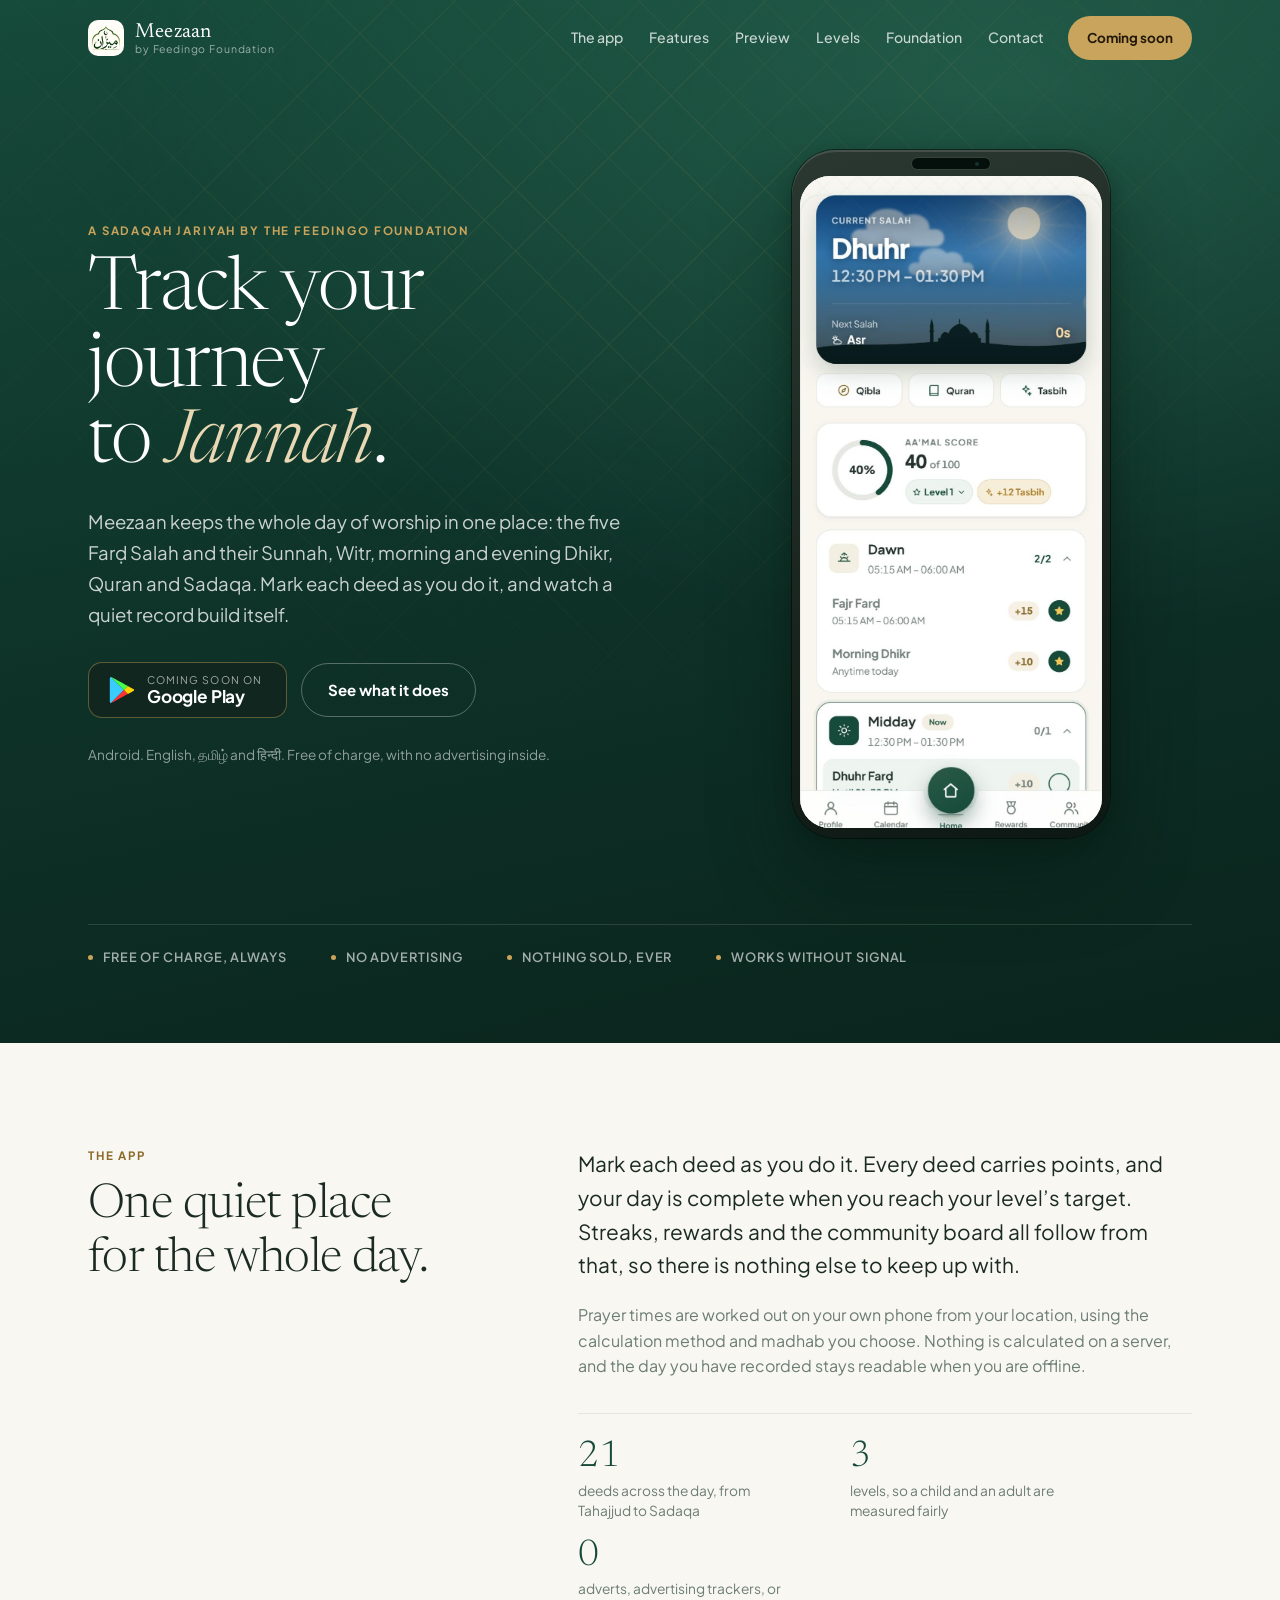
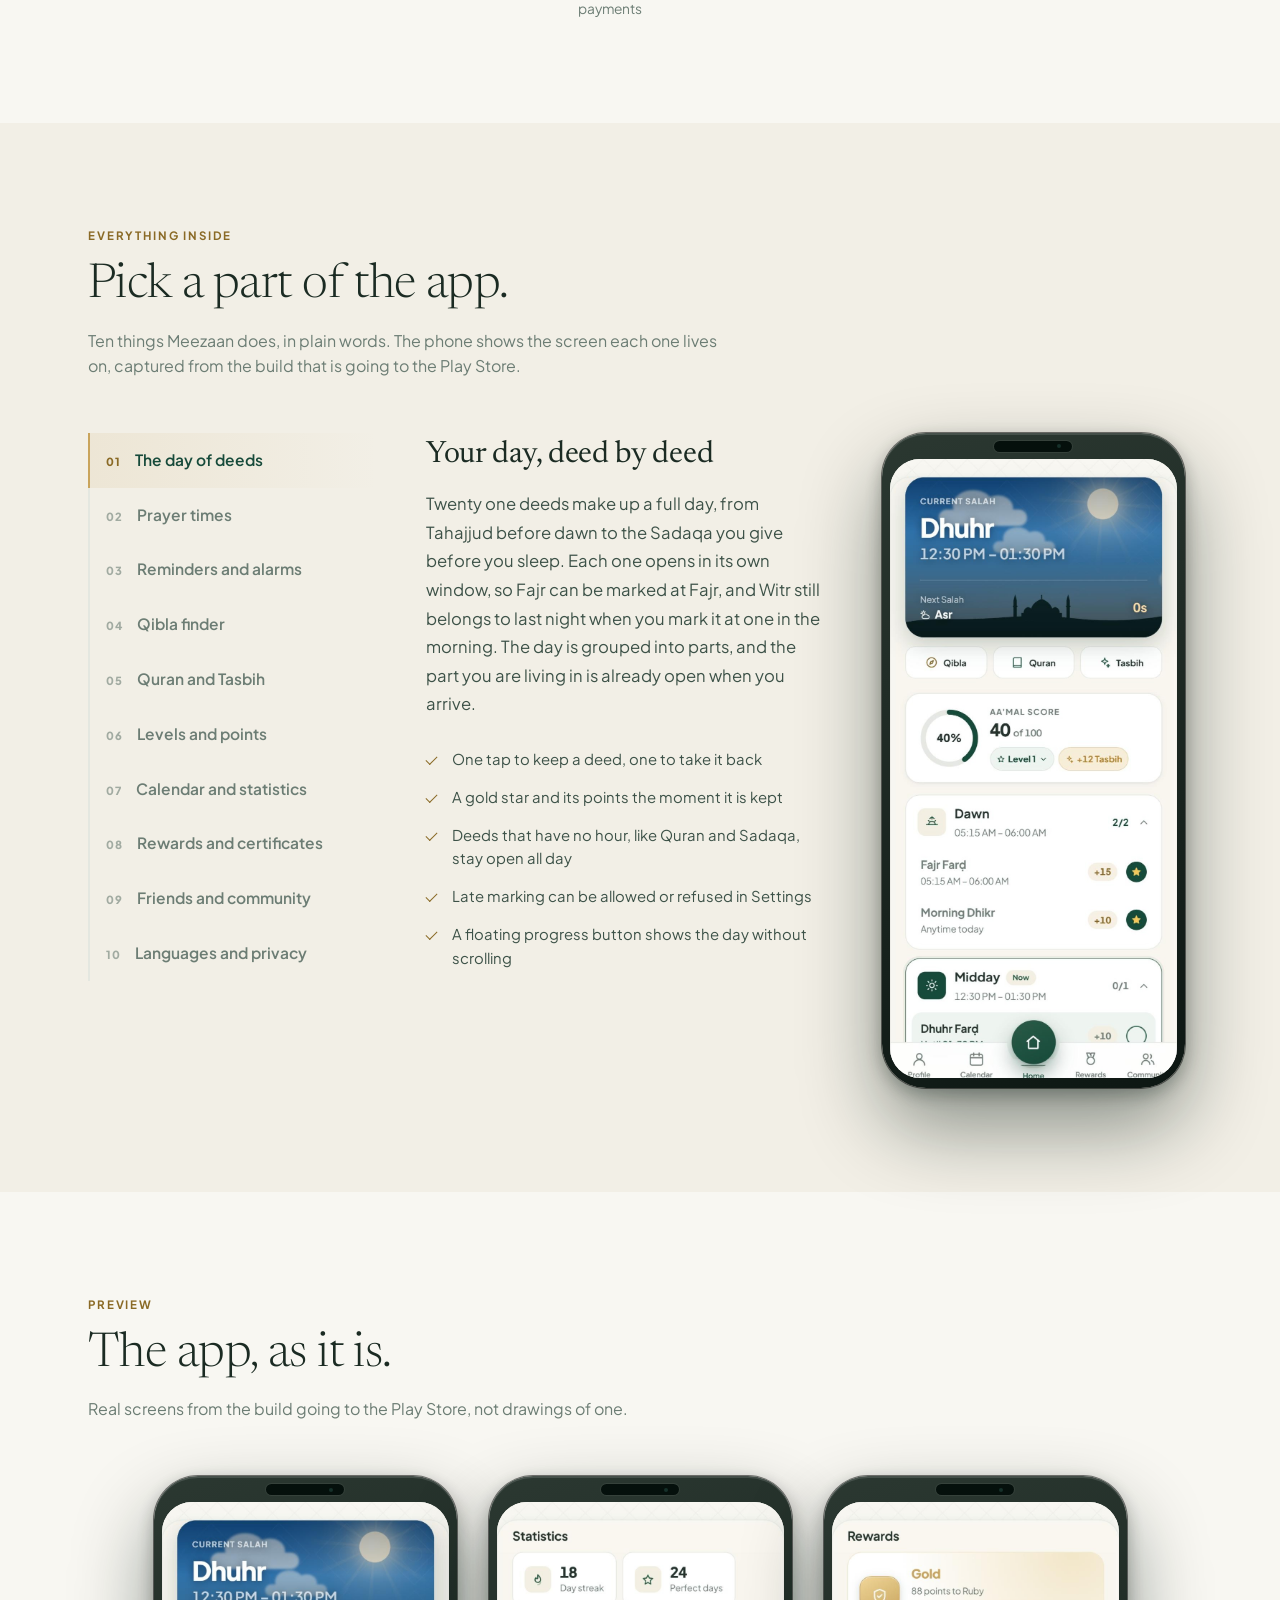
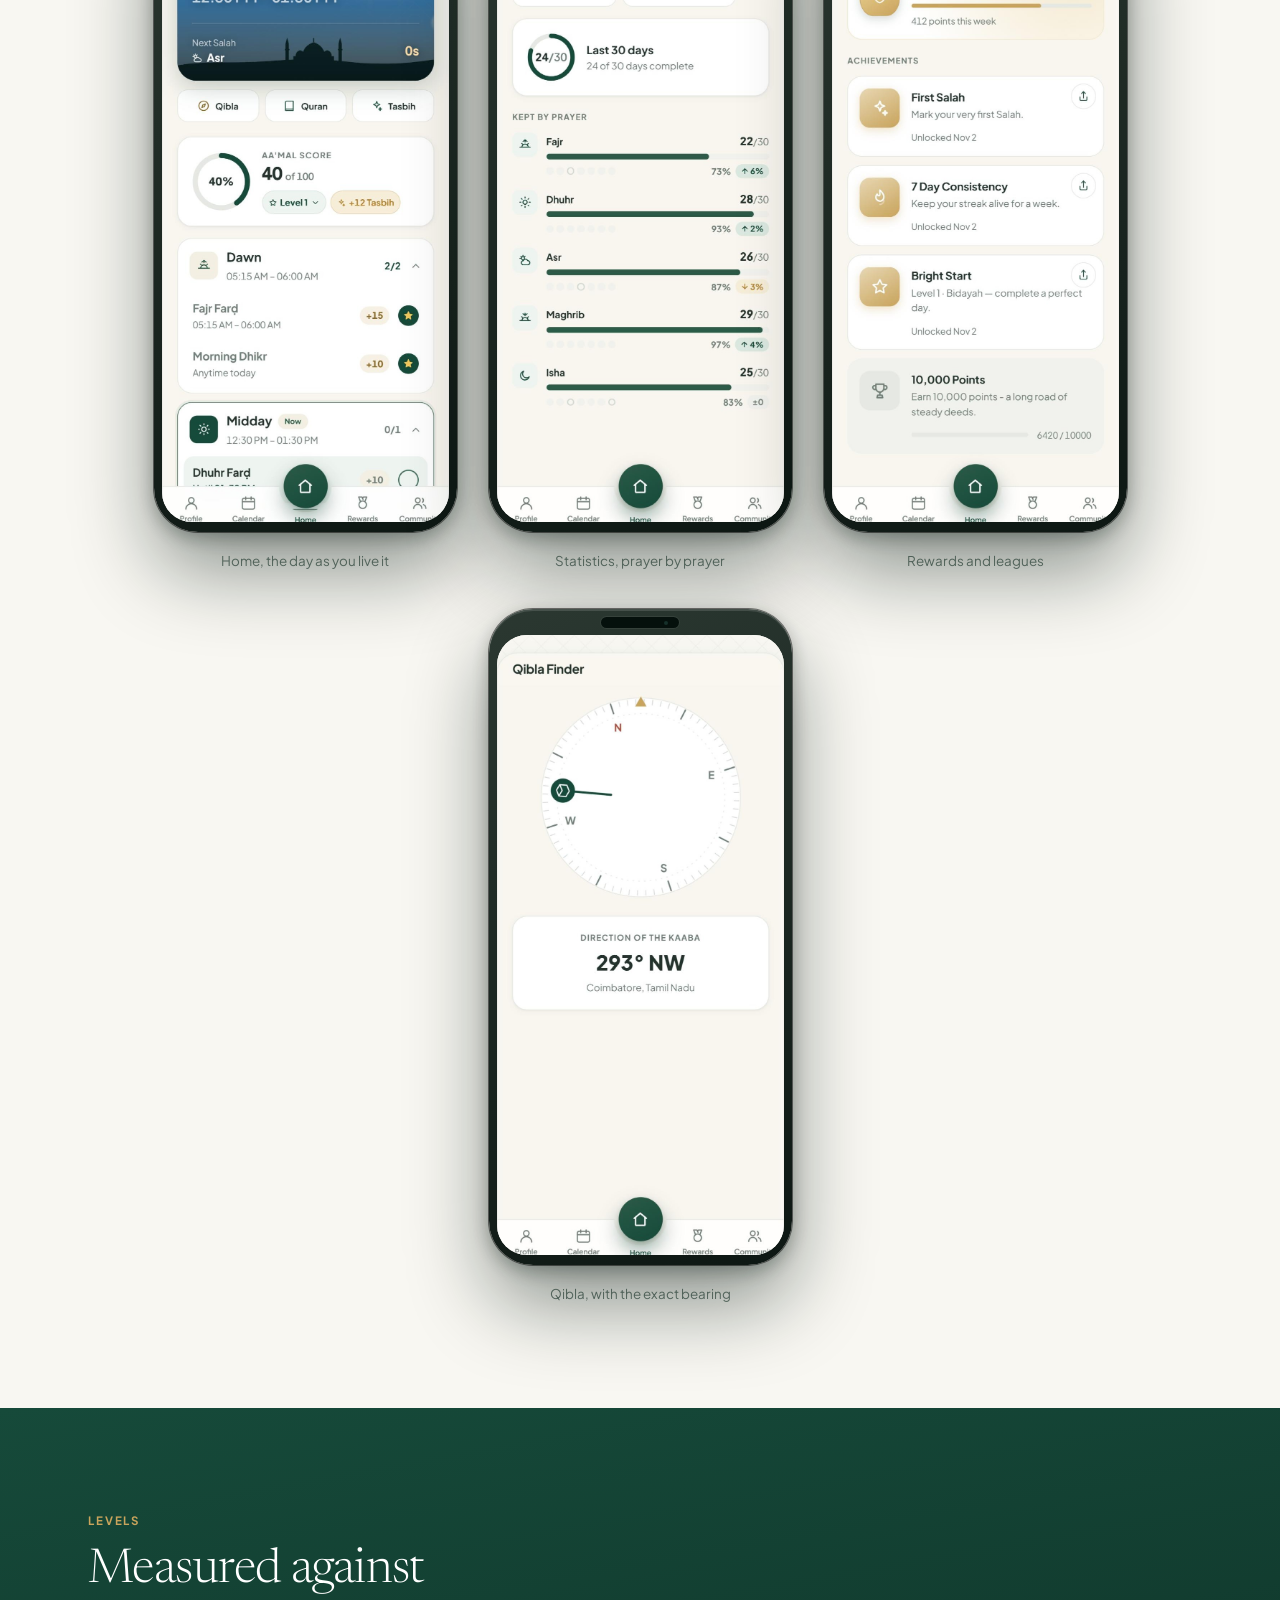
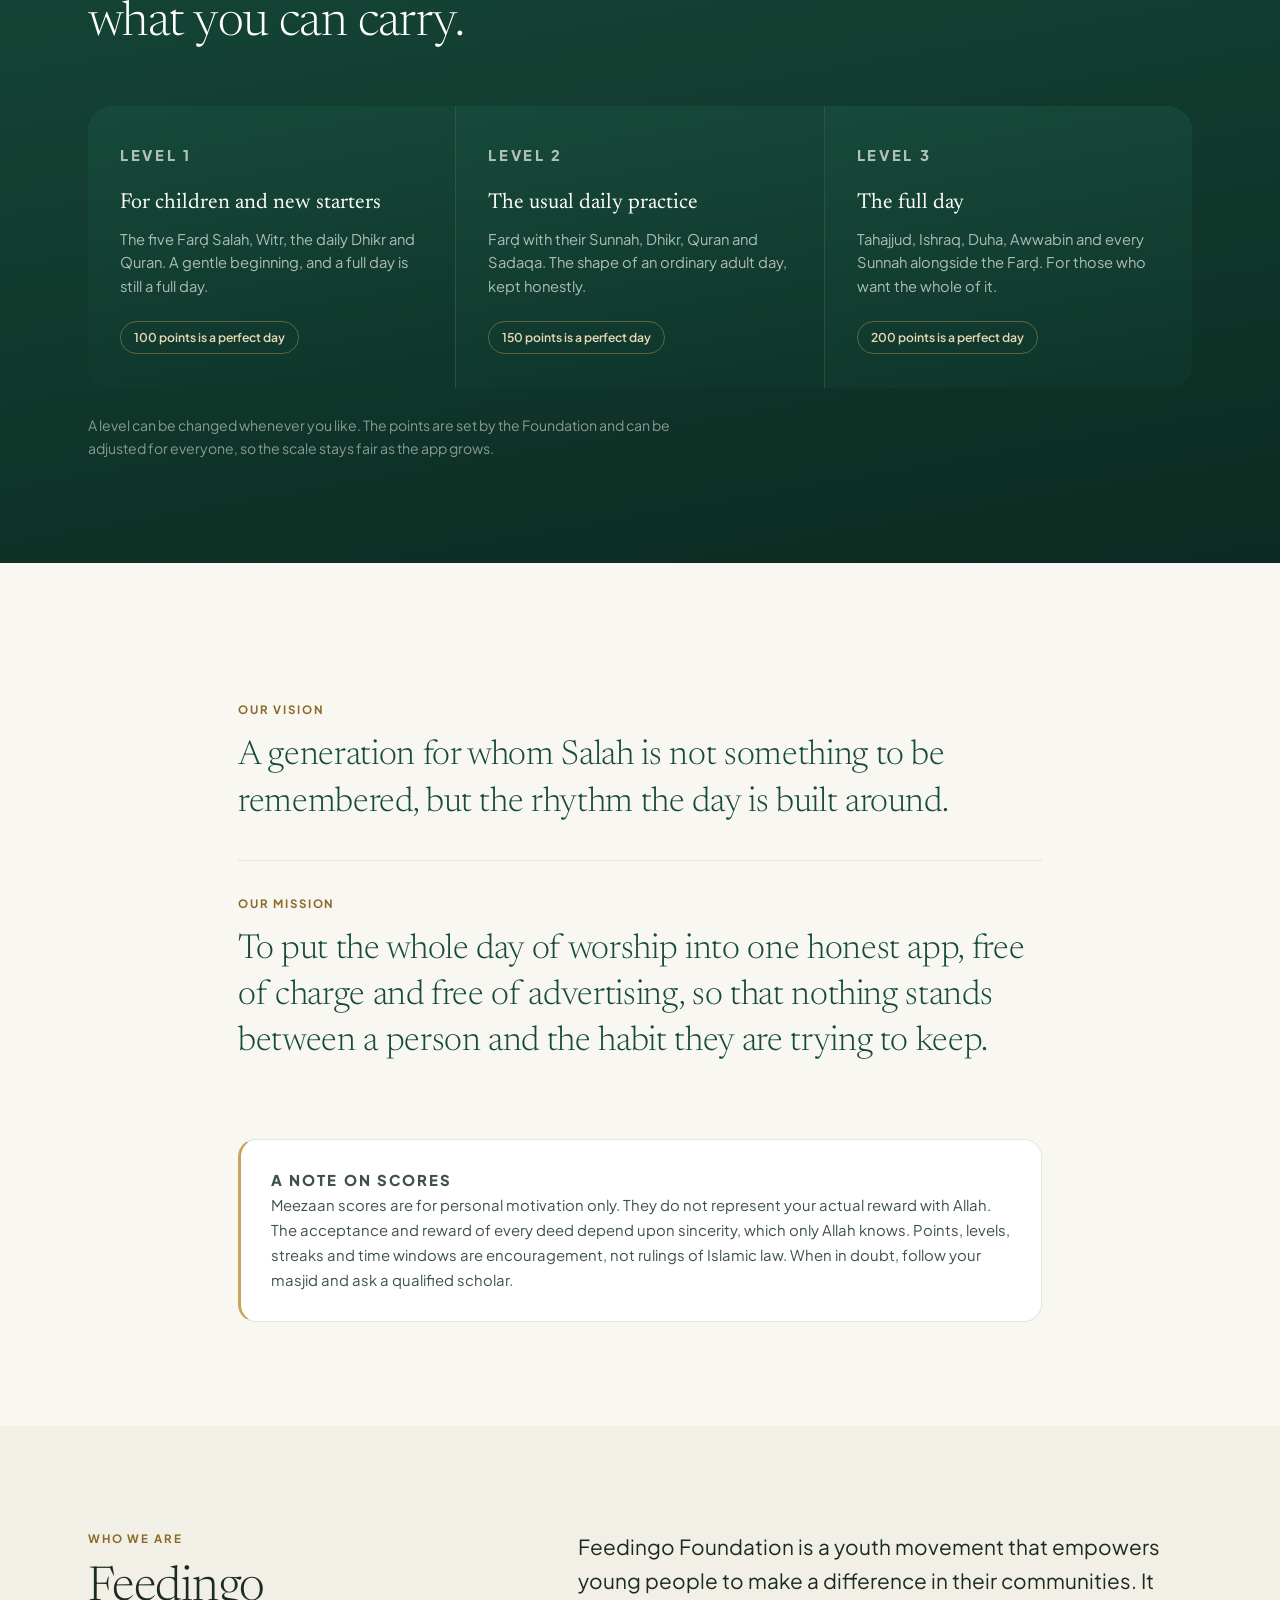
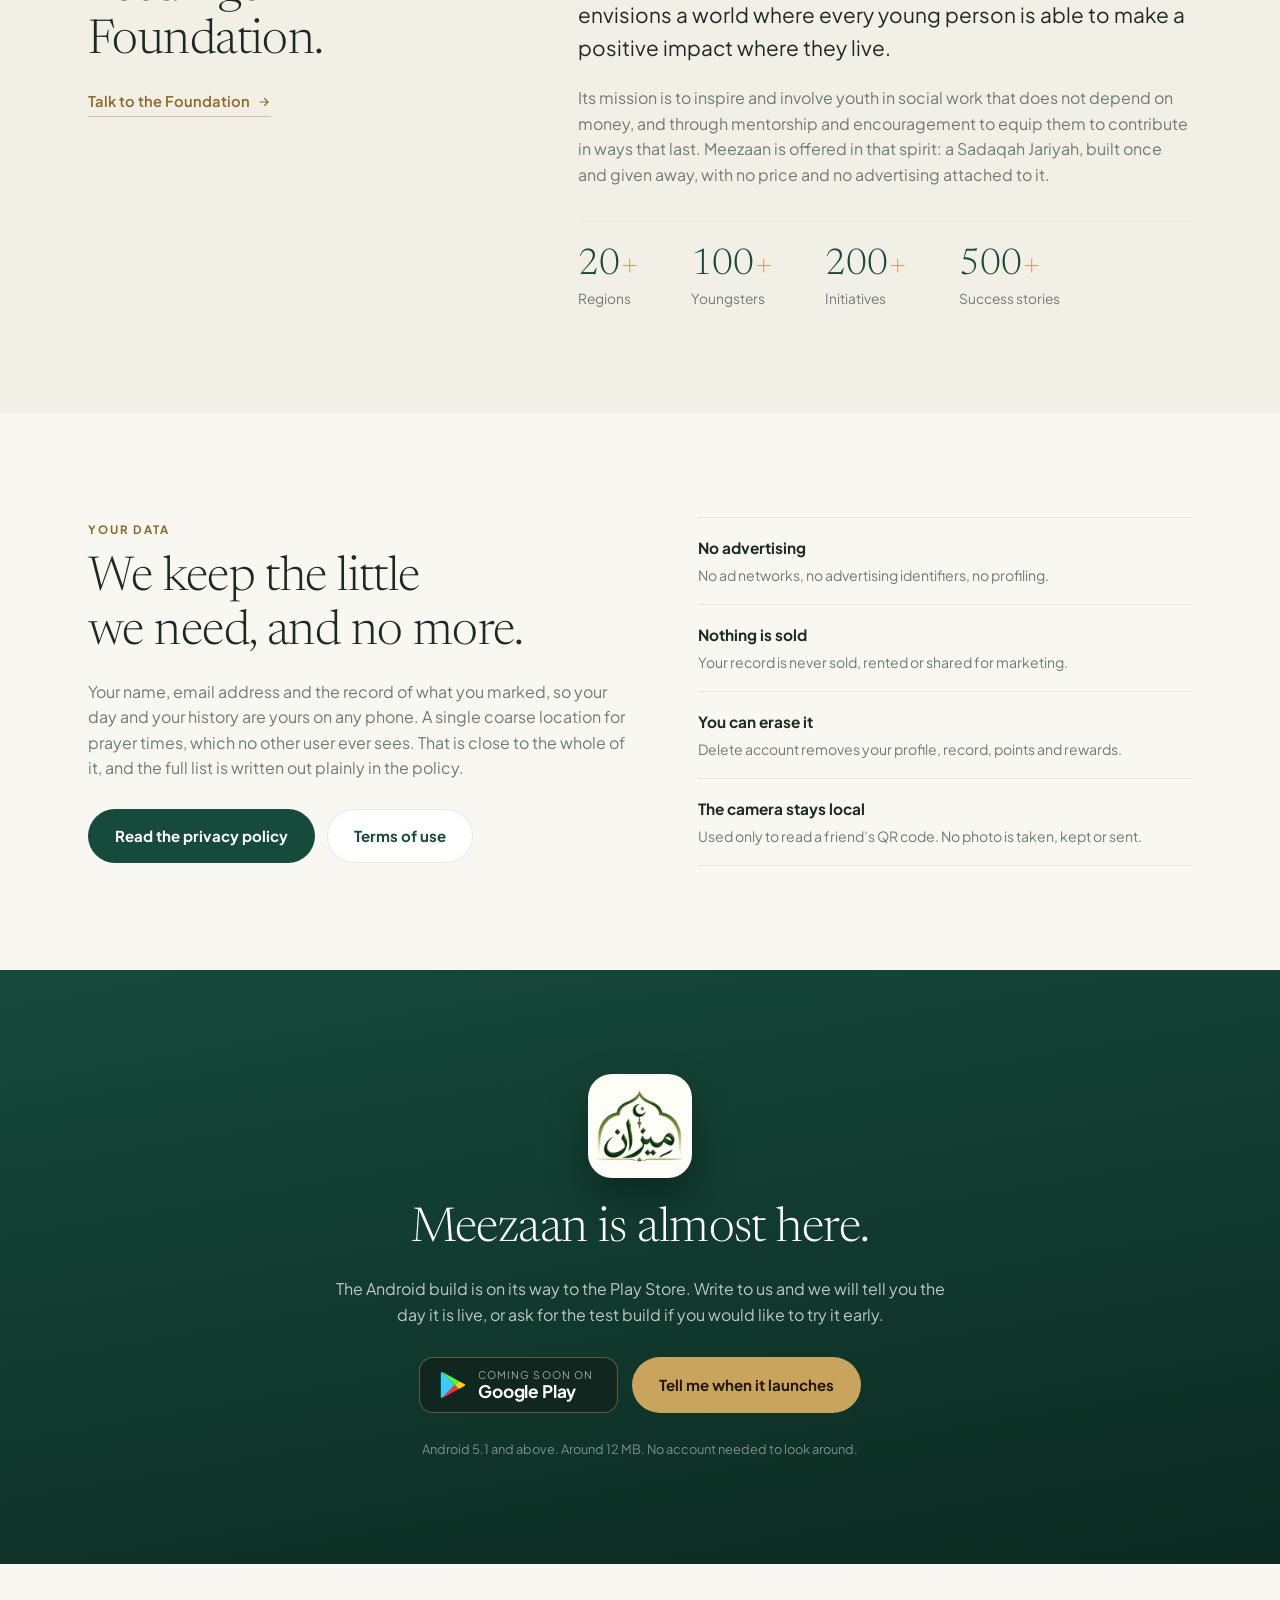
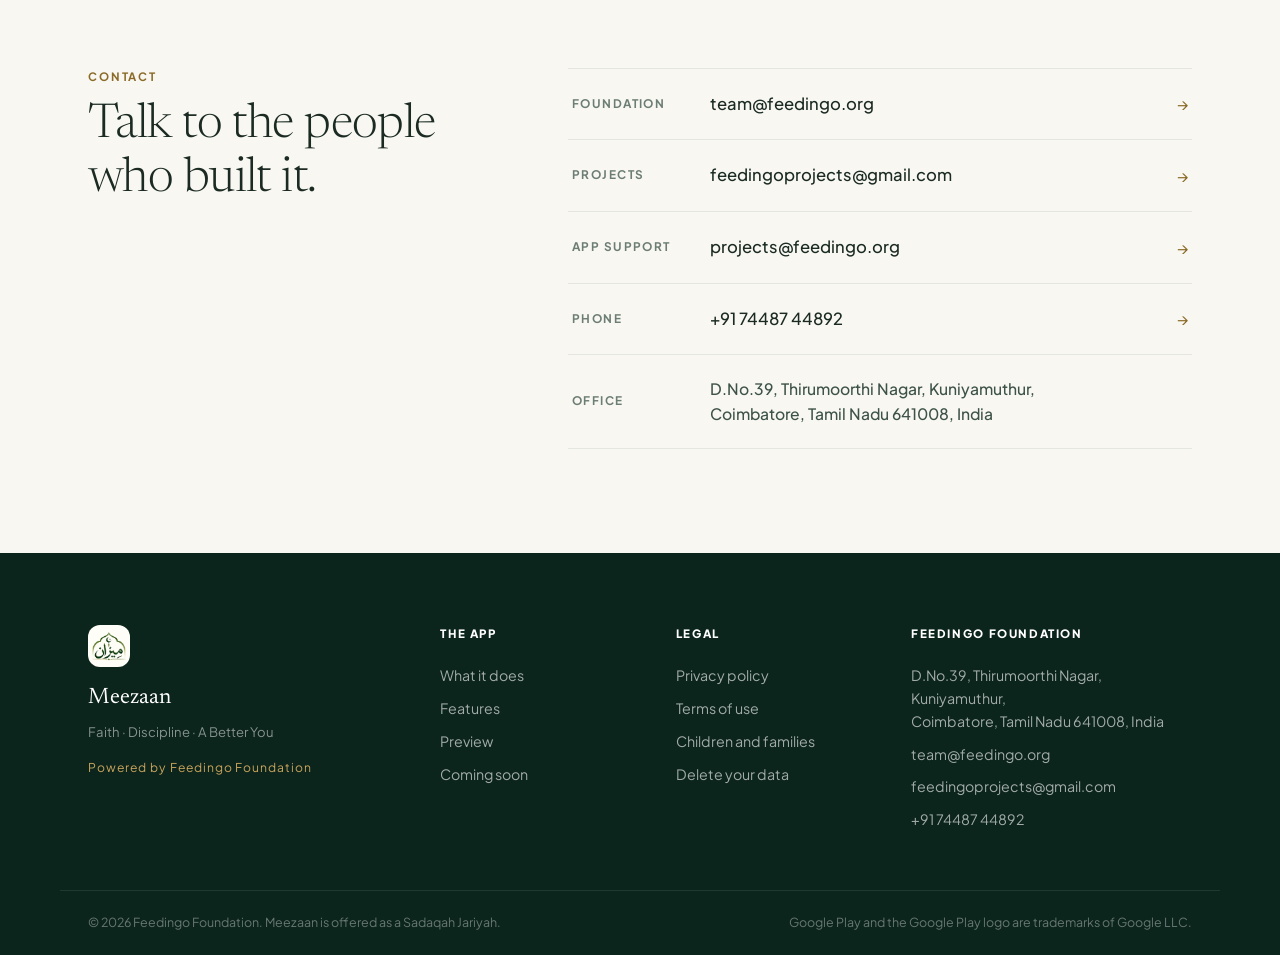
==== commit 02dff695: "Updates" ====
--- a/index.html
+++ b/index.html
@@ -5,12 +5,13 @@
 <meta name="viewport" content="width=device-width, initial-scale=1" />
 <title>Meezaan · Track your journey to Jannah</title>
 <meta name="description" content="Meezaan keeps your daily worship in one place: the Farḍ Salah and their Sunnah, Witr, morning and evening Dhikr, Quran and Sadaqa. Free, without advertising, offered as a Sadaqah Jariyah by the Feedingo Foundation." />
+<link rel="canonical" href="https://feedingo.org/" />
 <link rel="icon" href="assets/favicon.png" type="image/png" />
 <link rel="apple-touch-icon" href="assets/app-icon.png" />
 <meta property="og:title" content="Meezaan · Track your journey to Jannah" />
 <meta property="og:description" content="One quiet place for the whole day of worship. Free, without advertising, by the Feedingo Foundation." />
 <meta property="og:type" content="website" />
-<meta property="og:image" content="assets/app-icon.png" />
+<meta property="og:image" content="https://feedingo.org/assets/app-icon.png" />
 <meta name="theme-color" content="#0e3228" />
 <link rel="preconnect" href="https://fonts.googleapis.com" />
 <link rel="preconnect" href="https://fonts.gstatic.com" crossorigin />
@@ -23,7 +24,7 @@
 
 <header class="nav" id="nav">
   <div class="shell nav__inner">
-    <a class="brand" href="index.html" aria-label="Meezaan, home">
+    <a class="brand" href="./" aria-label="Meezaan, home">
       <img src="assets/logo.png" alt="" width="36" height="36" />
       <span class="brand__text">
         <strong>Meezaan</strong>
@@ -33,9 +34,9 @@
 
     <nav class="nav__links" aria-label="Sections">
       <a href="#app">The app</a>
+      <a href="#inside">Features</a>
       <a href="#preview">Preview</a>
       <a href="#levels">Levels</a>
-      <a href="#purpose">Purpose</a>
       <a href="#foundation">Foundation</a>
       <a href="#contact">Contact</a>
     </nav>
@@ -48,13 +49,13 @@
   </div>
   <div class="nav__drawer" id="drawer" hidden>
     <a href="#app">The app</a>
+    <a href="#inside">Features</a>
     <a href="#preview">Preview</a>
     <a href="#levels">Levels</a>
-    <a href="#purpose">Purpose</a>
     <a href="#foundation">Foundation</a>
     <a href="#contact">Contact</a>
-    <a href="privacy.html">Privacy policy</a>
-    <a href="terms.html">Terms of use</a>
+    <a href="privacy/">Privacy policy</a>
+    <a href="terms/">Terms of use</a>
   </div>
 </header>
 
@@ -75,18 +76,13 @@
 
         <div class="hero__cta">
           <a class="store" href="#get">
-            <svg viewBox="0 0 24 24" width="26" height="26" aria-hidden="true">
-              <path d="M3.6 2.2 13.3 12 3.6 21.8A1.9 1.9 0 0 1 3 20.4V3.6c0-.5.2-1 .6-1.4Z" fill="#c9a45c"/>
-              <path d="m16.1 9.2 3.6 2.1c.9.5.9 1.9 0 2.4l-3.6 2.1L13 12l3.1-2.8Z" fill="#e8d8b4"/>
-              <path d="M3.6 2.2c.4-.4 1-.5 1.5-.2l10.4 6-2.9 2.6L3.6 2.2Z" fill="#f3c75a"/>
-              <path d="M3.6 21.8 12.6 13l2.9 2.6-10.4 6a1.2 1.2 0 0 1-1.5-.2Z" fill="#a98238"/>
-            </svg>
+            <img src="assets/google-play-mark.svg" alt="" width="26" height="26" />
             <span>
               <small>Coming soon on</small>
               <strong>Google Play</strong>
             </span>
           </a>
-          <a class="btn btn--ghost" href="#preview">See the app</a>
+          <a class="btn btn--ghost" href="#inside">See what it does</a>
         </div>
 
         <p class="hero__note">
@@ -98,85 +94,7 @@
         <div class="phone phone--hero">
           <div class="phone__frame">
             <span class="phone__notch" aria-hidden="true"></span>
-            <div class="screen screen--home">
-
-              <div class="screen__status" aria-hidden="true">
-                <span>9:41</span>
-                <span class="screen__statusicons"><i></i><i></i><i></i></span>
-              </div>
-
-              <div class="screen__head">
-                <div>
-                  <p class="screen__hello">Assalamu alaikum</p>
-                  <p class="screen__name">Abdul Rahman</p>
-                </div>
-                <span class="screen__avatar">AR</span>
-              </div>
-
-              <div class="scorecard">
-                <div class="ring" role="img" aria-label="68 percent of today complete">
-                  <svg viewBox="0 0 100 100" width="76" height="76" aria-hidden="true">
-                    <circle cx="50" cy="50" r="43" class="ring__track" />
-                    <circle cx="50" cy="50" r="43" class="ring__value" />
-                  </svg>
-                  <span class="ring__num">68<small>%</small></span>
-                </div>
-                <div class="scorecard__body">
-                  <p class="scorecard__label">Today</p>
-                  <p class="scorecard__total">68 <span>of 100</span></p>
-                  <span class="chips">
-                    <span class="chip chip--level">
-                      <svg viewBox="0 0 24 24" width="11" height="11" aria-hidden="true"><path d="m12 3 2.6 5.6 6 .8-4.4 4.2 1.1 6.1L12 16.8 6.7 19.7l1.1-6.1L3.4 9.4l6-.8L12 3Z" fill="currentColor"/></svg>
-                      Level 1
-                    </span>
-                    <span class="chip chip--bonus">+12 tasbih</span>
-                  </span>
-                </div>
-              </div>
-
-              <div class="tools" aria-hidden="true">
-                <span class="tool"><i class="i-compass"></i>Qibla</span>
-                <span class="tool"><i class="i-book"></i>Quran</span>
-                <span class="tool"><i class="i-beads"></i>Tasbih</span>
-              </div>
-
-              <p class="screen__section">Night &amp; dawn</p>
-              <div class="deed deed--done">
-                <span class="deed__check" aria-hidden="true">
-                  <svg viewBox="0 0 24 24" width="13" height="13"><path d="m12 3 2.6 5.6 6 .8-4.4 4.2 1.1 6.1L12 16.8 6.7 19.7l1.1-6.1L3.4 9.4l6-.8L12 3Z" fill="currentColor"/></svg>
-                </span>
-                <span class="deed__body"><b>Fajr Farḍ</b><small>05:15 to 06:00</small></span>
-                <span class="deed__pts">+15</span>
-              </div>
-              <div class="deed deed--done">
-                <span class="deed__check" aria-hidden="true">
-                  <svg viewBox="0 0 24 24" width="13" height="13"><path d="m12 3 2.6 5.6 6 .8-4.4 4.2 1.1 6.1L12 16.8 6.7 19.7l1.1-6.1L3.4 9.4l6-.8L12 3Z" fill="currentColor"/></svg>
-                </span>
-                <span class="deed__body"><b>Morning Dhikr</b><small>Anytime today</small></span>
-                <span class="deed__pts">+10</span>
-              </div>
-
-              <p class="screen__section">Midday</p>
-              <div class="deed deed--open">
-                <span class="deed__check" aria-hidden="true"></span>
-                <span class="deed__body"><b>Dhuhr Farḍ</b><small>Open until 13:30</small></span>
-                <span class="deed__pts">+10</span>
-              </div>
-              <div class="deed">
-                <span class="deed__check" aria-hidden="true"></span>
-                <span class="deed__body"><b>Dhuhr Sunnah</b><small>Opens 12:45</small></span>
-                <span class="deed__pts">+6</span>
-              </div>
-
-              <div class="tabbar" aria-hidden="true">
-                <span><i class="i-user"></i>Profile</span>
-                <span><i class="i-cal"></i>Calendar</span>
-                <span class="tabbar__home"><i class="i-home"></i></span>
-                <span><i class="i-medal"></i>Rewards</span>
-                <span><i class="i-users"></i>Community</span>
-              </div>
-
-            </div>
+            <img src="assets/shots/home.jpg" alt="The Meezaan home screen: the current Salah, the day's score and the list of deeds." width="800" height="1727" />
           </div>
         </div>
       </div>
@@ -213,109 +131,238 @@
         <dl class="facts">
           <div><dt>21</dt><dd>deeds across the day, from Tahajjud to Sadaqa</dd></div>
           <div><dt>3</dt><dd>levels, so a child and an adult are measured fairly</dd></div>
-          <div><dt>0</dt><dd>adverts, trackers for advertising, or payments</dd></div>
+          <div><dt>0</dt><dd>adverts, advertising trackers, or payments</dd></div>
         </dl>
       </div>
     </div>
   </section>
 
-  <!-- ─────────────────────────── Features ─────────────────────────── -->
-  <section class="section section--tint" id="features">
+  <!-- ─────────────────────────── Feature explorer ─────────────────────────── -->
+  <section class="section section--tint" id="inside">
     <div class="shell">
-
-      <article class="feature reveal">
-        <div class="feature__text">
-          <p class="eyebrow">Your day</p>
-          <h3 class="h3">A record that builds itself.</h3>
-          <p>
-            Each deed opens in its own window, so Fajr can be marked at Fajr and Witr still
-            belongs to last night at one in the morning. Tap it once. The points, the streak,
-            the perfect days and the rewards follow on their own.
-          </p>
-          <ul class="ticks">
-            <li>A gold star for every deed you keep</li>
-            <li>Streaks that survive a late night, not a skipped prayer</li>
-            <li>Certificates you can share when a reward is earned</li>
-          </ul>
+      <div class="section__head reveal">
+        <p class="eyebrow">Everything inside</p>
+        <h2 class="h2">Pick a part of the app.</h2>
+        <p class="muted section__sub">
+          Ten things Meezaan does, in plain words. The phone shows the screen each one lives on,
+          captured from the build that is going to the Play Store.
+        </p>
+      </div>
+
+      <div class="explorer reveal" data-delay="1">
+        <div class="explorer__tabs" role="tablist" aria-label="Features">
+          <button class="xtab" role="tab" id="t-day" aria-controls="p-day" aria-selected="true" data-shot="home">
+            <span class="xtab__n">01</span><span class="xtab__t">The day of deeds</span>
+          </button>
+          <button class="xtab" role="tab" id="t-times" aria-controls="p-times" aria-selected="false" data-shot="home" tabindex="-1">
+            <span class="xtab__n">02</span><span class="xtab__t">Prayer times</span>
+          </button>
+          <button class="xtab" role="tab" id="t-alarm" aria-controls="p-alarm" aria-selected="false" data-shot="home" tabindex="-1">
+            <span class="xtab__n">03</span><span class="xtab__t">Reminders and alarms</span>
+          </button>
+          <button class="xtab" role="tab" id="t-qibla" aria-controls="p-qibla" aria-selected="false" data-shot="qibla" tabindex="-1">
+            <span class="xtab__n">04</span><span class="xtab__t">Qibla finder</span>
+          </button>
+          <button class="xtab" role="tab" id="t-quran" aria-controls="p-quran" aria-selected="false" data-shot="home" tabindex="-1">
+            <span class="xtab__n">05</span><span class="xtab__t">Quran and Tasbih</span>
+          </button>
+          <button class="xtab" role="tab" id="t-levels" aria-controls="p-levels" aria-selected="false" data-shot="home" tabindex="-1">
+            <span class="xtab__n">06</span><span class="xtab__t">Levels and points</span>
+          </button>
+          <button class="xtab" role="tab" id="t-cal" aria-controls="p-cal" aria-selected="false" data-shot="stats" tabindex="-1">
+            <span class="xtab__n">07</span><span class="xtab__t">Calendar and statistics</span>
+          </button>
+          <button class="xtab" role="tab" id="t-rewards" aria-controls="p-rewards" aria-selected="false" data-shot="rewards" tabindex="-1">
+            <span class="xtab__n">08</span><span class="xtab__t">Rewards and certificates</span>
+          </button>
+          <button class="xtab" role="tab" id="t-friends" aria-controls="p-friends" aria-selected="false" data-shot="rewards" tabindex="-1">
+            <span class="xtab__n">09</span><span class="xtab__t">Friends and community</span>
+          </button>
+          <button class="xtab" role="tab" id="t-care" aria-controls="p-care" aria-selected="false" data-shot="home" tabindex="-1">
+            <span class="xtab__n">10</span><span class="xtab__t">Languages and privacy</span>
+          </button>
         </div>
-        <div class="feature__art">
-          <div class="slab slab--deed">
-            <div class="deed deed--done deed--lg">
-              <span class="deed__check"><svg viewBox="0 0 24 24" width="15" height="15"><path d="m12 3 2.6 5.6 6 .8-4.4 4.2 1.1 6.1L12 16.8 6.7 19.7l1.1-6.1L3.4 9.4l6-.8L12 3Z" fill="currentColor"/></svg></span>
-              <span class="deed__body"><b>Asr Farḍ</b><small>Marked at 16:42</small></span>
-              <span class="deed__pts">+10</span>
+
+        <div class="explorer__panels">
+          <div class="xpanel" role="tabpanel" id="p-day" aria-labelledby="t-day">
+            <h3 class="h3">Your day, deed by deed</h3>
+            <p>
+              Twenty one deeds make up a full day, from Tahajjud before dawn to the Sadaqa you
+              give before you sleep. Each one opens in its own window, so Fajr can be marked at
+              Fajr, and Witr still belongs to last night when you mark it at one in the morning.
+              The day is grouped into parts, and the part you are living in is already open when
+              you arrive.
+            </p>
+            <ul class="ticks">
+              <li>One tap to keep a deed, one to take it back</li>
+              <li>A gold star and its points the moment it is kept</li>
+              <li>Deeds that have no hour, like Quran and Sadaqa, stay open all day</li>
+              <li>Late marking can be allowed or refused in Settings</li>
+              <li>A floating progress button shows the day without scrolling</li>
+            </ul>
+          </div>
+
+          <div class="xpanel" role="tabpanel" id="p-times" aria-labelledby="t-times" hidden>
+            <h3 class="h3">Prayer times worked out on your phone</h3>
+            <p>
+              Times are calculated on the device itself from your coordinates, never fetched
+              from a service. The card at the top of the home screen names the Salah you are in,
+              how long is left of it, and what comes next, over a sky that follows the real sun
+              from dawn to night.
+            </p>
+            <ul class="ticks">
+              <li>Thirteen calculation methods, including Karachi, Umm al-Qura and ISNA</li>
+              <li>Shafi or Hanafi for the Asr time</li>
+              <li>A high latitude rule for places where night barely falls</li>
+              <li>Twelve or twenty four hour clock, your choice</li>
+              <li>A home screen widget with the next prayer, updated by the phone</li>
+            </ul>
+          </div>
+
+          <div class="xpanel" role="tabpanel" id="p-alarm" aria-labelledby="t-alarm" hidden>
+            <h3 class="h3">Called, not nagged</h3>
+            <p>
+              Every reminder is scheduled on the phone, so it arrives with no signal and nothing
+              is sent from a server. For the Farḍ prayers you can choose a full alarm screen
+              that opens over the lock screen the way a clock alarm does, with the time, the
+              prayer, and a snooze.
+            </p>
+            <ul class="ticks">
+              <li>Silent, a notification, or a full alarm, chosen per deed</li>
+              <li>Exact alarms, so a reminder is not held back by the system</li>
+              <li>Reminders survive a restart and a change of timezone</li>
+              <li>Guided help for Xiaomi, Vivo, Oppo and other strict battery managers</li>
+              <li>Nothing is tracked: we never learn whether you opened one</li>
+            </ul>
+          </div>
+
+          <div class="xpanel" role="tabpanel" id="p-qibla" aria-labelledby="t-qibla" hidden>
+            <h3 class="h3">Which way to face</h3>
+            <p>
+              A compass that turns with the phone and points at the Kaaba, with the exact
+              bearing written underneath. When a phone has no reliable magnetometer, or the
+              reading wanders, the bearing alone is still correct and can be used with any
+              ordinary compass.
+            </p>
+            <ul class="ticks">
+              <li>Live dial, calmed so it does not spin at north</li>
+              <li>The bearing in degrees, with the nearest cardinal point</li>
+              <li>Works from the location already saved for your prayer times</li>
+              <li>One tap from the home screen, next to the Quran and the tasbih</li>
+            </ul>
+          </div>
+
+          <div class="xpanel" role="tabpanel" id="p-quran" aria-labelledby="t-quran" hidden>
+            <h3 class="h3">Quran, and the tasbih after Salah</h3>
+            <p>
+              The Quran reader carries the Arabic text with a translation in your language and
+              recitation you can listen to. The Daily Tasbih counts the six rounds that follow
+              a prayer, keeps the count on the phone, and adds its own points to the day without
+              taking anything away from the Salah.
+            </p>
+            <ul class="ticks">
+              <li>Surah by surah, with translation and audio recitation</li>
+              <li>Six rounds a day: SubhanAllah, Alhamdulillah, Allahu Akbar and more</li>
+              <li>A gentle vibration at the end of each round</li>
+              <li>Counting happens on the phone: no counts are uploaded, only the day's mark</li>
+            </ul>
+          </div>
+
+          <div class="xpanel" role="tabpanel" id="p-levels" aria-labelledby="t-levels" hidden>
+            <h3 class="h3">Three levels, one honest measure</h3>
+            <p>
+              A child keeping five prayers and an adult keeping every Sunnah should both be able
+              to finish a day. Level 1 asks for the Farḍ, Witr, the daily Dhikr and Quran.
+              Level 2 adds the Sunnah and Sadaqa. Level 3 is the whole day, Tahajjud included.
+              You can move between them whenever you like.
+            </p>
+            <ul class="ticks">
+              <li>Each level has its own target: a perfect day is a perfect day at any level</li>
+              <li>A level is kept for a week before it can be changed again</li>
+              <li>Points are set centrally and can be corrected without a new app release</li>
+              <li>Days already recorded keep the score they were marked with</li>
+            </ul>
+          </div>
+
+          <div class="xpanel" role="tabpanel" id="p-cal" aria-labelledby="t-cal" hidden>
+            <h3 class="h3">The month, and where it went</h3>
+            <p>
+              The calendar shows every day of the month at a glance, full, partial or empty, in
+              both the Hijri and the ordinary reckoning. Open any day to see exactly what was
+              kept. The statistics screen turns that into the truth about your habits: which
+              prayer slips, which holds, and how the month compares with the last one.
+            </p>
+            <ul class="ticks">
+              <li>Hijri dates and the months that matter, Ramadan marked</li>
+              <li>Any past day can be reopened and read</li>
+              <li>Kept percentages for each prayer, with last week beside them</li>
+              <li>Streaks, perfect days, total points and the tasbih, all counted</li>
+              <li>A start date, so the record begins the day you joined and not before</li>
+            </ul>
+          </div>
+
+          <div class="xpanel" role="tabpanel" id="p-rewards" aria-labelledby="t-rewards" hidden>
+            <h3 class="h3">Something to keep for the effort</h3>
+            <p>
+              Twenty two achievements mark the milestones: the first Salah, a week held, a
+              perfect day at your level, ten thousand points. Each one unlocks a certificate you
+              can save or send, drawn by the app itself. Leagues run alongside, from Bronze to
+              Platinum, and reset so that nobody is left behind forever.
+            </p>
+            <ul class="ticks">
+              <li>Certificates drawn at full resolution, ready to share</li>
+              <li>A league badge that moves with the points of the week</li>
+              <li>Locked achievements still show how far along you are</li>
+              <li>An unlock is celebrated once, in the app, and never pushed at you again</li>
+            </ul>
+          </div>
+
+          <div class="xpanel" role="tabpanel" id="p-friends" aria-labelledby="t-friends" hidden>
+            <h3 class="h3">Keep good company</h3>
+            <p>
+              Add a friend by scanning the code on their phone, or send them a card carrying
+              yours. You see each other’s level, streak and standing. You do not see, and cannot
+              see, their email address, phone number, date of birth, city or location. The
+              community board is optional and can be left in a single tap.
+            </p>
+            <ul class="ticks">
+              <li>Friend codes by QR, from the camera or from a photo someone sent</li>
+              <li>Requests, with a quiet notification when one arrives</li>
+              <li>A friend's profile: their streak, their league, their recent days</li>
+              <li>Leave the board whenever you like and your name disappears from it</li>
+            </ul>
+          </div>
+
+          <div class="xpanel" role="tabpanel" id="p-care" aria-labelledby="t-care" hidden>
+            <h3 class="h3">Your language, and your data</h3>
+            <p>
+              Meezaan speaks English, Tamil and Hindi, and the whole app moves with it, down to
+              the names of the deeds. What it keeps about you is the little it needs to show
+              your day on any phone, and the policy says so in plain words rather than in
+              paragraphs of law.
+            </p>
+            <ul class="ticks">
+              <li>English, தமிழ் and हिन्दी, switched in Settings</li>
+              <li>Works offline: your day is marked now and sent when the signal returns</li>
+              <li>Delete account removes your profile, your record, your points and rewards</li>
+              <li>No advertising, no advertising identifiers, nothing sold to anybody</li>
+              <li>A first run tour that shows you around, once</li>
+            </ul>
+            <p class="xpanel__links">
+              <a class="link" href="privacy/">Read the privacy policy</a>
+              <a class="link" href="terms/">Terms of use</a>
+            </p>
+          </div>
+        </div>
+
+        <div class="explorer__device">
+          <div class="phone">
+            <div class="phone__frame">
+              <span class="phone__notch" aria-hidden="true"></span>
+              <img id="xshot" src="assets/shots/home.jpg" alt="The screen this feature lives on" width="800" height="1727" />
             </div>
-            <div class="streak">
-              <span class="streak__flame" aria-hidden="true">
-                <svg viewBox="0 0 24 24" width="18" height="18"><path d="M12 2s4 4.2 4 8a4 4 0 0 1-8 0c0-1 .4-2 .4-2S6 10.6 6 14a6 6 0 0 0 12 0c0-5-6-12-6-12Z" fill="currentColor"/></svg>
-              </span>
-              <span><b>18 day streak</b><small>Longest: 41 days</small></span>
-            </div>
           </div>
         </div>
-      </article>
-
-      <article class="feature feature--flip reveal">
-        <div class="feature__text">
-          <p class="eyebrow">Prayer times</p>
-          <h3 class="h3">Called at the right minute.</h3>
-          <p>
-            Reminders are scheduled on the phone itself, so they arrive with no signal and
-            nothing is sent from a server. For the Farḍ prayers you can choose a full alarm
-            screen that opens over the lock screen, the way a clock alarm does.
-          </p>
-          <ul class="ticks">
-            <li>Thirteen calculation methods, Shafi and Hanafi</li>
-            <li>A Qibla compass, with a manual bearing when the sensor drifts</li>
-            <li>A home screen widget with the next prayer</li>
-          </ul>
-        </div>
-        <div class="feature__art">
-          <div class="slab slab--times">
-            <p class="slab__eyebrow">Next prayer</p>
-            <p class="slab__big">Maghrib <span>in 42 min</span></p>
-            <ul class="times">
-              <li><span>Fajr</span><b>05:15</b></li>
-              <li><span>Dhuhr</span><b>12:30</b></li>
-              <li><span>Asr</span><b>16:00</b></li>
-              <li class="is-next"><span>Maghrib</span><b>18:15</b></li>
-              <li><span>Isha</span><b>19:30</b></li>
-            </ul>
-          </div>
-        </div>
-      </article>
-
-      <article class="feature reveal">
-        <div class="feature__text">
-          <p class="eyebrow">Together</p>
-          <h3 class="h3">Keep good company.</h3>
-          <p>
-            Add a friend by scanning their code, or send them a card with your own. You see
-            each other’s streak and standing, and nothing else. Your email address, phone
-            number, date of birth and location are never shown to another user.
-          </p>
-          <ul class="ticks">
-            <li>A community board you can leave at any time</li>
-            <li>Friend codes by QR, or typed by hand</li>
-            <li>Leagues that reset, so nobody is left behind forever</li>
-          </ul>
-        </div>
-        <div class="feature__art">
-          <div class="slab slab--board">
-            <div class="board__row"><span class="board__pos">1</span><span class="board__who"><b>Mohammed A.</b><small>Level 2 · 12 day streak</small></span><span class="board__pts">227</span></div>
-            <div class="board__row board__row--me"><span class="board__pos">2</span><span class="board__who"><b>You</b><small>Level 1 · 18 day streak</small></span><span class="board__pts">194</span></div>
-            <div class="board__row"><span class="board__pos">3</span><span class="board__who"><b>Sachin I.</b><small>Level 1 · 4 day streak</small></span><span class="board__pts">161</span></div>
-          </div>
-        </div>
-      </article>
-
-      <div class="also reveal">
-        <p class="eyebrow">Also inside</p>
-        <p class="also__list">
-          Quran reader with recitation and translation · Daily Tasbih with six rounds ·
-          Hijri calendar with the month at a glance · Monthly statistics for every prayer ·
-          Rewards and shareable certificates · Three languages · A home screen widget
-        </p>
       </div>
     </div>
   </section>
@@ -327,8 +374,7 @@
         <p class="eyebrow">Preview</p>
         <h2 class="h2">The app, as it is.</h2>
         <p class="muted section__sub">
-          Screens from the build going to the Play Store. Nothing here is a mock up of a
-          feature that does not exist yet.
+          Real screens from the build going to the Play Store, not drawings of one.
         </p>
       </div>
 
@@ -337,83 +383,40 @@
           <div class="phone">
             <div class="phone__frame">
               <span class="phone__notch" aria-hidden="true"></span>
-              <div class="screen screen--cal">
-                <div class="screen__status" aria-hidden="true"><span>9:41</span><span class="screen__statusicons"><i></i><i></i><i></i></span></div>
-                <p class="screen__title">Calendar</p>
-                <p class="screen__sub">Jumada al-Thani 1448</p>
-                <div class="month" aria-hidden="true">
-                  <span class="dow">M</span><span class="dow">T</span><span class="dow">W</span><span class="dow">T</span><span class="dow">F</span><span class="dow">S</span><span class="dow">S</span>
-                  <span class="day is-dim">27</span><span class="day is-dim">28</span><span class="day is-dim">29</span><span class="day is-full">1</span><span class="day is-full">2</span><span class="day is-part">3</span><span class="day is-full">4</span>
-                  <span class="day is-full">5</span><span class="day is-full">6</span><span class="day is-part">7</span><span class="day is-full">8</span><span class="day is-full">9</span><span class="day is-full">10</span><span class="day is-full">11</span>
-                  <span class="day is-full">12</span><span class="day is-part">13</span><span class="day is-full">14</span><span class="day is-full">15</span><span class="day is-today">16</span><span class="day">17</span><span class="day">18</span>
-                  <span class="day">19</span><span class="day">20</span><span class="day">21</span><span class="day">22</span><span class="day">23</span><span class="day">24</span><span class="day">25</span>
-                </div>
-                <div class="review">
-                  <p class="review__head"><b>16 Jumada al-Thani</b><span>88 of 100</span></p>
-                  <div class="review__row"><i class="ok"></i>Fajr Farḍ<span>+15</span></div>
-                  <div class="review__row"><i class="ok"></i>Morning Dhikr<span>+10</span></div>
-                  <div class="review__row"><i></i>Witr Wajib<span>+10</span></div>
-                </div>
-              </div>
+              <img src="assets/shots/home.jpg" alt="Home: the current Salah, the day's score and the deeds" width="800" height="1727" loading="lazy" />
             </div>
           </div>
-          <figcaption>The month, and any day reopened</figcaption>
+          <figcaption>Home, the day as you live it</figcaption>
         </figure>
 
         <figure class="gallery__item gallery__item--lift reveal" data-delay="1">
           <div class="phone">
             <div class="phone__frame">
               <span class="phone__notch" aria-hidden="true"></span>
-              <div class="screen screen--alarm">
-                <div class="sky" aria-hidden="true">
-                  <span class="sky__sun"></span>
-                  <span class="cloud cloud--a"></span>
-                  <span class="cloud cloud--b"></span>
-                </div>
-                <div class="alarm">
-                  <img src="assets/logo.png" alt="" width="34" height="34" />
-                  <p class="alarm__brand">Meezaan</p>
-                  <p class="alarm__time">05:15</p>
-                  <p class="alarm__name">Fajr</p>
-                  <p class="alarm__dua">It is time for prayer</p>
-                  <span class="alarm__btn">Dismiss</span>
-                  <span class="alarm__snooze">Snooze 5 min</span>
-                  <p class="alarm__foot">Powered by Feedingo Foundation</p>
-                </div>
-              </div>
+              <img src="assets/shots/stats.jpg" alt="Statistics: streak, perfect days and how each prayer was kept" width="800" height="1727" loading="lazy" />
             </div>
           </div>
-          <figcaption>The alarm screen, over the lock screen</figcaption>
+          <figcaption>Statistics, prayer by prayer</figcaption>
         </figure>
 
         <figure class="gallery__item reveal" data-delay="2">
           <div class="phone">
             <div class="phone__frame">
               <span class="phone__notch" aria-hidden="true"></span>
-              <div class="screen screen--stats">
-                <div class="screen__status" aria-hidden="true"><span>9:41</span><span class="screen__statusicons"><i></i><i></i><i></i></span></div>
-                <p class="screen__title">Statistics</p>
-                <p class="screen__sub">Last 30 days</p>
-                <div class="stat-row">
-                  <div class="stat"><b>24</b><small>Perfect days</small></div>
-                  <div class="stat"><b>1,842</b><small>Points</small></div>
-                </div>
-                <p class="screen__section">Kept by prayer</p>
-                <div class="bars" aria-hidden="true">
-                  <div class="bar"><span>Fajr</span><i style="--w:72%"></i><b>72%</b></div>
-                  <div class="bar"><span>Dhuhr</span><i style="--w:94%"></i><b>94%</b></div>
-                  <div class="bar"><span>Asr</span><i style="--w:88%"></i><b>88%</b></div>
-                  <div class="bar"><span>Maghrib</span><i style="--w:97%"></i><b>97%</b></div>
-                  <div class="bar"><span>Isha</span><i style="--w:85%"></i><b>85%</b></div>
-                </div>
-                <div class="tasbih-mini">
-                  <p><b>Daily Tasbih</b><small>6 of 6 rounds today</small></p>
-                  <span>+12</span>
-                </div>
-              </div>
+              <img src="assets/shots/rewards.jpg" alt="Rewards: the league card and unlocked achievements" width="800" height="1727" loading="lazy" />
             </div>
           </div>
-          <figcaption>Where the month went, prayer by prayer</figcaption>
+          <figcaption>Rewards and leagues</figcaption>
+        </figure>
+
+        <figure class="gallery__item gallery__item--lift reveal" data-delay="1">
+          <div class="phone">
+            <div class="phone__frame">
+              <span class="phone__notch" aria-hidden="true"></span>
+              <img src="assets/shots/qibla.jpg" alt="Qibla finder: a compass pointing to the Kaaba with the exact bearing" width="800" height="1727" loading="lazy" />
+            </div>
+          </div>
+          <figcaption>Qibla, with the exact bearing</figcaption>
         </figure>
       </div>
     </div>
@@ -490,9 +493,9 @@
       <div class="split__aside reveal">
         <p class="eyebrow">Who we are</p>
         <h2 class="h2">Feedingo<br />Foundation.</h2>
-        <a class="link" href="https://www.feedingo.org/" target="_blank" rel="noopener">
-          feedingo.org
-          <svg viewBox="0 0 24 24" width="14" height="14" aria-hidden="true"><path d="M7 17 17 7M9 7h8v8" fill="none" stroke="currentColor" stroke-width="2" stroke-linecap="round" stroke-linejoin="round"/></svg>
+        <a class="link" href="#contact">
+          Talk to the Foundation
+          <svg viewBox="0 0 24 24" width="14" height="14" aria-hidden="true"><path d="M5 12h14m-6-6 6 6-6 6" fill="none" stroke="currentColor" stroke-width="2" stroke-linecap="round" stroke-linejoin="round"/></svg>
         </a>
       </div>
       <div class="split__main reveal" data-delay="1">
@@ -530,8 +533,8 @@
           out plainly in the policy.
         </p>
         <div class="promise__links">
-          <a class="btn btn--dark" href="privacy.html">Read the privacy policy</a>
-          <a class="btn btn--ghost btn--ghost-dark" href="terms.html">Terms of use</a>
+          <a class="btn btn--dark" href="privacy/">Read the privacy policy</a>
+          <a class="btn btn--ghost btn--ghost-dark" href="terms/">Terms of use</a>
         </div>
       </div>
       <ul class="promise__list">
@@ -549,22 +552,17 @@
       <img class="get__icon" src="assets/app-icon.png" alt="The Meezaan app icon" width="104" height="104" />
       <h2 class="h2 h2--light">Meezaan is almost here.</h2>
       <p class="get__sub">
-        The Android build is in review for the Play Store. Write to us and we will tell you the
+        The Android build is on its way to the Play Store. Write to us and we will tell you the
         day it is live, or ask for the test build if you would like to try it early.
       </p>
       <div class="get__cta">
         <span class="store store--soon" aria-disabled="true">
-          <svg viewBox="0 0 24 24" width="26" height="26" aria-hidden="true">
-            <path d="M3.6 2.2 13.3 12 3.6 21.8A1.9 1.9 0 0 1 3 20.4V3.6c0-.5.2-1 .6-1.4Z" fill="#c9a45c"/>
-            <path d="m16.1 9.2 3.6 2.1c.9.5.9 1.9 0 2.4l-3.6 2.1L13 12l3.1-2.8Z" fill="#e8d8b4"/>
-            <path d="M3.6 2.2c.4-.4 1-.5 1.5-.2l10.4 6-2.9 2.6L3.6 2.2Z" fill="#f3c75a"/>
-            <path d="M3.6 21.8 12.6 13l2.9 2.6-10.4 6a1.2 1.2 0 0 1-1.5-.2Z" fill="#a98238"/>
-          </svg>
+          <img src="assets/google-play-mark.svg" alt="" width="26" height="26" />
           <span><small>Coming soon on</small><strong>Google Play</strong></span>
         </span>
         <a class="btn btn--gold" href="mailto:team@feedingo.org?subject=Meezaan%20launch">Tell me when it launches</a>
       </div>
-      <p class="get__note">Android 5.1 and above. Roughly 12 MB. No account needed to look around.</p>
+      <p class="get__note">Android 5.1 and above. Around 12 MB. No account needed to look around.</p>
     </div>
   </section>
 
@@ -621,17 +619,17 @@
     <div class="foot__col">
       <p class="foot__h">The app</p>
       <a href="#app">What it does</a>
+      <a href="#inside">Features</a>
       <a href="#preview">Preview</a>
-      <a href="#levels">Levels</a>
       <a href="#get">Coming soon</a>
     </div>
 
     <div class="foot__col">
       <p class="foot__h">Legal</p>
-      <a href="privacy.html">Privacy policy</a>
-      <a href="terms.html">Terms of use</a>
-      <a href="privacy.html#children">Children and families</a>
-      <a href="privacy.html#delete">Delete your data</a>
+      <a href="privacy/">Privacy policy</a>
+      <a href="terms/">Terms of use</a>
+      <a href="privacy/#children">Children and families</a>
+      <a href="privacy/#delete">Delete your data</a>
     </div>
 
     <div class="foot__col foot__col--wide">
@@ -643,7 +641,6 @@
       <a href="mailto:team@feedingo.org">team@feedingo.org</a>
       <a href="mailto:feedingoprojects@gmail.com">feedingoprojects@gmail.com</a>
       <a href="tel:+917448744892">+91 74487 44892</a>
-      <a href="https://www.feedingo.org/" target="_blank" rel="noopener">feedingo.org</a>
     </div>
   </div>
 
--- a/assets/styles.css
+++ b/assets/styles.css
@@ -463,233 +463,112 @@
   max-width: 78ch;
 }
 
-/* ---------- Phone ---------- */
-.phone { width: 300px; max-width: 100%; }
+/* ---------- Phone ----------
+   The screens are real captures of the app, 800 x 1727. The frame keeps a
+   bezel above the screen and the island sits inside that bezel, so nothing
+   in the app is ever covered by it. */
+.phone { width: 303px; max-width: 100%; }
 .phone--hero { width: 318px; }
 .phone__frame {
   position: relative;
-  aspect-ratio: 300 / 614;
-  border-radius: 42px;
-  padding: 9px;
-  background: linear-gradient(160deg, #26332d, #0d1713);
+  padding: 26px 8px 10px;
+  border-radius: 44px;
+  background: linear-gradient(160deg, #2b3831, #0d1713);
   box-shadow:
-    0 2px 0 rgba(255, 255, 255, 0.12) inset,
+    0 2px 0 rgba(255, 255, 255, 0.13) inset,
+    0 0 0 1px rgba(0, 0, 0, 0.5),
     0 38px 80px rgba(6, 24, 18, 0.45),
     0 6px 18px rgba(6, 24, 18, 0.3);
 }
+.phone__frame img {
+  display: block;
+  width: 100%;
+  height: auto;
+  aspect-ratio: 800 / 1727;
+  object-fit: cover;
+  object-position: top center;
+  border-radius: 30px;
+  background: var(--ivory);
+}
+/* The island, centred in the bezel above the screen. */
 .phone__notch {
   position: absolute;
-  top: 9px;
+  top: 8px;
   left: 50%;
   transform: translateX(-50%);
-  width: 104px;
-  height: 20px;
-  background: #0d1713;
-  border-radius: 0 0 14px 14px;
-  z-index: 3;
-}
-.screen {
-  position: relative;
-  height: 100%;
-  border-radius: 34px;
-  background: var(--ivory);
-  overflow: hidden;
-  font-size: 11px;
-  color: var(--ink);
-  padding: 0 13px;
-}
-
-.screen__status {
-  display: flex;
-  justify-content: space-between;
-  align-items: center;
-  padding: 9px 4px 6px;
-  font-size: 9.5px;
-  font-weight: 700;
-  color: var(--ink-soft);
-}
-.screen__statusicons { display: flex; gap: 3px; }
-.screen__statusicons i { width: 4px; height: 8px; border-radius: 1px; background: var(--ink-soft); opacity: 0.55; display: block; }
-
-.screen__head { display: flex; align-items: center; justify-content: space-between; padding: 4px 2px 12px; }
-.screen__hello { margin: 0; font-size: 9.5px; color: var(--muted); }
-.screen__name { margin: 1px 0 0; font-size: 13px; font-weight: 700; }
-.screen__avatar {
-  width: 28px; height: 28px;
-  border-radius: 50%;
-  display: grid; place-items: center;
-  background: var(--green-050);
-  color: var(--green-800);
-  font-size: 10px; font-weight: 800;
-}
-.screen__title { margin: 6px 2px 0; font-size: 15px; font-weight: 800; font-family: var(--serif); font-weight: 400; }
-.screen__sub { margin: 1px 2px 12px; font-size: 9.5px; color: var(--muted); }
-.screen__section {
-  margin: 13px 2px 7px;
-  font-size: 8.5px;
-  font-weight: 800;
-  letter-spacing: 0.1em;
-  text-transform: uppercase;
-  color: var(--muted);
-}
-
-.scorecard {
-  display: flex;
-  align-items: center;
-  gap: 13px;
-  padding: 13px;
-  border-radius: 16px;
-  background: linear-gradient(158deg, #164a3a, #0e3228);
-  color: #fff;
-  box-shadow: 0 10px 22px rgba(14, 50, 40, 0.28);
-}
-.ring { position: relative; display: grid; place-items: center; }
-.ring svg { transform: rotate(-90deg); }
-.ring__track { fill: none; stroke: rgba(255, 255, 255, 0.16); stroke-width: 7; }
-.ring__value {
-  fill: none;
-  stroke: var(--gold);
-  stroke-width: 7;
-  stroke-linecap: round;
-  stroke-dasharray: 270;
-  stroke-dashoffset: 86;
-}
-.ring__num {
-  position: absolute;
-  font-size: 15px;
-  font-weight: 800;
-  letter-spacing: -0.02em;
-}
-.ring__num small { font-size: 9px; }
-.scorecard__body { flex: 1; }
-.scorecard__label {
-  margin: 0;
-  font-size: 8.5px;
-  letter-spacing: 0.12em;
-  text-transform: uppercase;
-  color: rgba(255, 255, 255, 0.58);
-}
-.scorecard__total { margin: 2px 0 7px; font-size: 20px; font-weight: 800; letter-spacing: -0.02em; }
-.scorecard__total span { font-size: 11px; font-weight: 500; color: rgba(255, 255, 255, 0.6); }
-.chips { display: flex; gap: 5px; }
-.chip {
-  display: inline-flex;
-  align-items: center;
-  gap: 4px;
-  padding: 3px 8px;
+  width: 78px;
+  height: 11px;
+  background: #05100c;
   border-radius: 999px;
-  font-size: 9px;
-  font-weight: 700;
-}
-.chip--level { background: rgba(255, 255, 255, 0.14); color: var(--gold-star); }
-.chip--bonus { background: rgba(201, 164, 92, 0.2); color: var(--gold-soft); }
-
-.tools { display: flex; gap: 7px; margin: 11px 0 2px; }
-.tool {
-  flex: 1;
-  display: flex;
-  flex-direction: column;
-  align-items: center;
-  gap: 5px;
-  padding: 9px 4px;
-  border-radius: 12px;
-  background: var(--paper);
-  border: 1px solid var(--line);
-  font-size: 9px;
-  font-weight: 600;
-  color: var(--ink-soft);
-}
-.tool i {
-  width: 16px; height: 16px;
-  border-radius: 5px;
-  background: var(--green-050);
-  display: block;
-  position: relative;
-}
-.tool i::after {
+  box-shadow: 0 0 0 1px rgba(255, 255, 255, 0.06);
+}
+.phone__notch::after {
   content: '';
   position: absolute;
-  inset: 4px;
-  border: 1.4px solid var(--green-800);
+  right: 11px;
+  top: 50%;
+  transform: translateY(-50%);
+  width: 4px;
+  height: 4px;
   border-radius: 50%;
-  opacity: 0.75;
-}
-.i-book::after { border-radius: 2px; border-left-width: 2.4px; }
-.i-beads::after { border-radius: 50%; border-style: dotted; border-width: 1.8px; }
-
-.deed {
-  display: flex;
-  align-items: center;
-  gap: 9px;
-  padding: 9px 11px;
-  border-radius: 13px;
-  background: var(--paper);
-  border: 1px solid var(--line);
-  margin-bottom: 6px;
-}
-.deed__check {
-  width: 19px; height: 19px;
-  border-radius: 50%;
-  border: 1.6px solid var(--line-strong, #d3dad4);
+  background: #16302a;
+}
+
+/* ---------- Feature explorer ---------- */
+.explorer {
   display: grid;
-  place-items: center;
-  flex: none;
-  color: transparent;
-}
-.deed--done { background: var(--green-050); border-color: transparent; }
-.deed--done .deed__check { background: var(--green-800); border-color: var(--green-800); color: var(--gold-star); }
-.deed--open { border-color: rgba(201, 164, 92, 0.6); box-shadow: 0 0 0 3px rgba(201, 164, 92, 0.1); }
-.deed__body { display: flex; flex-direction: column; flex: 1; line-height: 1.3; }
-.deed__body b { font-size: 11px; font-weight: 700; }
-.deed__body small { font-size: 8.5px; color: var(--muted); }
-.deed__pts { font-size: 10px; font-weight: 800; color: var(--gold-ink); }
-.deed--lg { padding: 14px 16px; border-radius: 16px; }
-.deed--lg .deed__check { width: 26px; height: 26px; }
-.deed--lg .deed__body b { font-size: 15px; }
-.deed--lg .deed__body small { font-size: 11.5px; }
-.deed--lg .deed__pts { font-size: 14px; }
-
-.tabbar {
-  position: absolute;
-  left: 0; right: 0; bottom: 0;
-  display: flex;
-  align-items: flex-end;
-  justify-content: space-around;
-  padding: 8px 10px 12px;
-  background: rgba(255, 255, 255, 0.94);
-  backdrop-filter: blur(8px);
-  border-top: 1px solid var(--line);
-}
-.tabbar span {
-  display: flex;
-  flex-direction: column;
-  align-items: center;
-  gap: 3px;
-  font-size: 7.5px;
-  font-weight: 600;
+  grid-template-columns: 290px 1fr 318px;
+  gap: 48px;
+  align-items: start;
+}
+.explorer__tabs { display: flex; flex-direction: column; }
+.xtab {
+  display: flex;
+  align-items: baseline;
+  gap: 14px;
+  padding: 15px 16px;
+  border: 0;
+  border-left: 2px solid var(--line);
+  background: none;
+  font: inherit;
+  text-align: left;
   color: var(--muted);
-}
-.tabbar i { width: 14px; height: 14px; border-radius: 4px; background: #c9d2cb; display: block; }
-.tabbar__home {
-  width: 40px; height: 40px;
-  border-radius: 50%;
-  background: linear-gradient(160deg, #1d5a46, #0e3228);
-  display: grid;
-  place-items: center;
-  margin-bottom: 4px;
-  box-shadow: 0 6px 14px rgba(14, 50, 40, 0.34);
-}
-.tabbar__home i { background: #fff; width: 15px; height: 15px; }
+  cursor: pointer;
+  transition: color 0.2s var(--ease), border-color 0.2s var(--ease), background 0.2s var(--ease);
+}
+.xtab:hover { color: var(--ink); }
+.xtab__n { font-size: 0.7rem; font-weight: 800; letter-spacing: 0.1em; opacity: 0.6; }
+.xtab__t { font-size: 0.97rem; font-weight: 600; }
+.xtab[aria-selected='true'] {
+  color: var(--green-800);
+  border-color: var(--gold);
+  background: linear-gradient(90deg, rgba(201, 164, 92, 0.12), transparent);
+}
+.xtab[aria-selected='true'] .xtab__n { color: var(--gold-ink); opacity: 1; }
+
+.explorer__panels { min-width: 0; padding-top: 4px; }
+.xpanel p { color: var(--ink-soft); }
+.xpanel > p:first-of-type { font-size: 1.04rem; line-height: 1.72; }
+.xpanel__links { display: flex; gap: 22px; margin-top: 24px; }
+.xpanel[hidden] { display: none; }
+.xpanel.is-swap { animation: xfade 0.42s var(--ease) both; }
+@keyframes xfade {
+  from { opacity: 0; transform: translateY(8px); }
+  to { opacity: 1; transform: none; }
+}
+.explorer__device { position: sticky; top: 104px; display: flex; justify-content: center; }
+.explorer__device img { transition: opacity 0.3s var(--ease); }
+.explorer__device.is-swap img { opacity: 0.25; }
 
 /* ---------- Gallery ---------- */
 .gallery {
   display: flex;
   justify-content: center;
   align-items: flex-start;
-  gap: 42px;
+  gap: 38px 32px;
   flex-wrap: wrap;
 }
-.gallery__item { margin: 0; width: 300px; }
+.gallery__item { margin: 0; width: 303px; }
 .gallery__item--lift { transform: translateY(-34px); }
 .gallery__item figcaption {
   margin-top: 18px;
@@ -1073,6 +952,11 @@
 }
 
 /* ---------- Responsive ---------- */
+@media (max-width: 1140px) {
+  .explorer { grid-template-columns: 250px 1fr; }
+  .explorer__device { grid-column: 1 / -1; order: 3; position: static; }
+}
+
 @media (max-width: 1040px) {
   .hero__inner { grid-template-columns: 1fr; gap: 54px; }
   .hero__copy { max-width: 620px; }
@@ -1085,6 +969,25 @@
 }
 
 @media (max-width: 820px) {
+  .explorer { grid-template-columns: 1fr; gap: 28px; }
+  .explorer__tabs {
+    flex-direction: row;
+    overflow-x: auto;
+    gap: 8px;
+    padding-bottom: 6px;
+    scrollbar-width: none;
+  }
+  .explorer__tabs::-webkit-scrollbar { display: none; }
+  .xtab {
+    flex: none;
+    border: 1px solid var(--line);
+    border-radius: 999px;
+    padding: 10px 16px;
+    background: var(--paper);
+    white-space: nowrap;
+  }
+  .xtab__n { display: none; }
+  .xtab[aria-selected='true'] { background: var(--green-800); color: #fff; border-color: var(--green-800); }
   .nav__links { display: none; }
   .nav__burger { display: flex; }
   .nav .btn--gold { display: none; }
